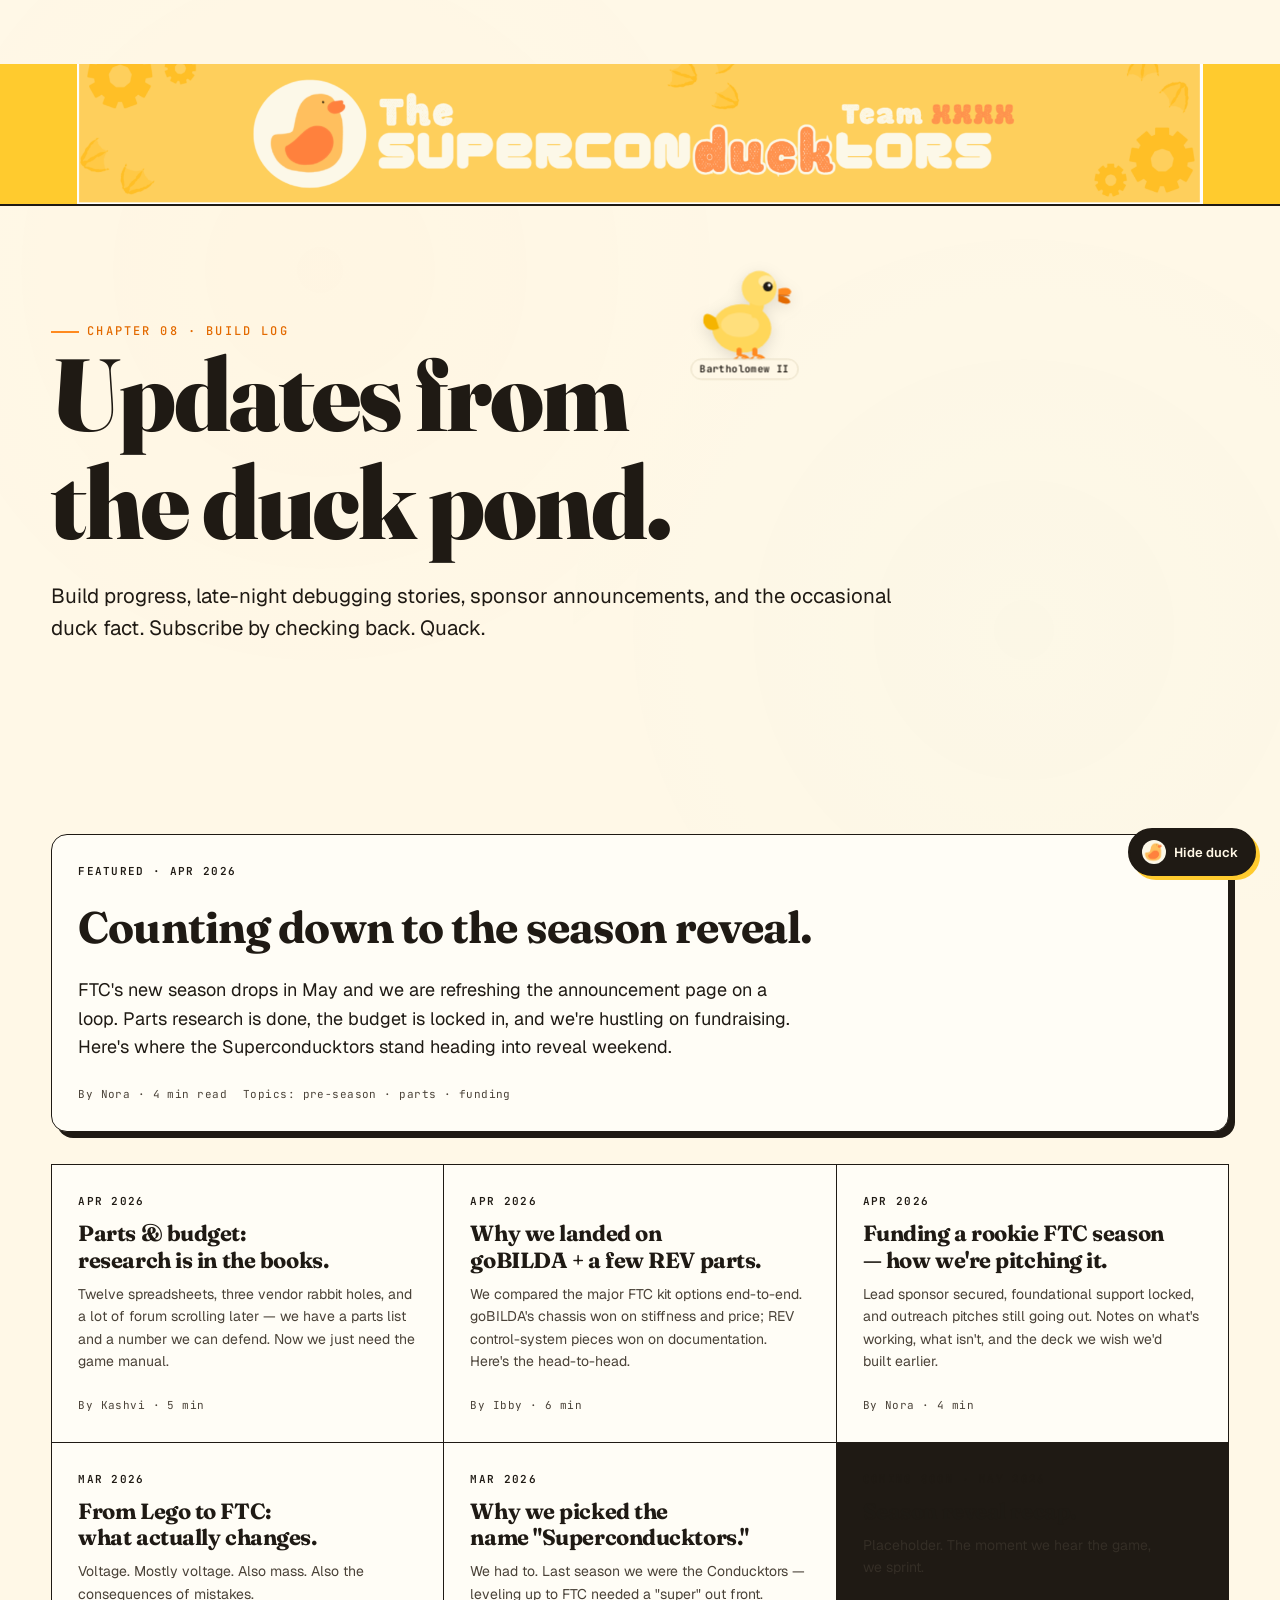
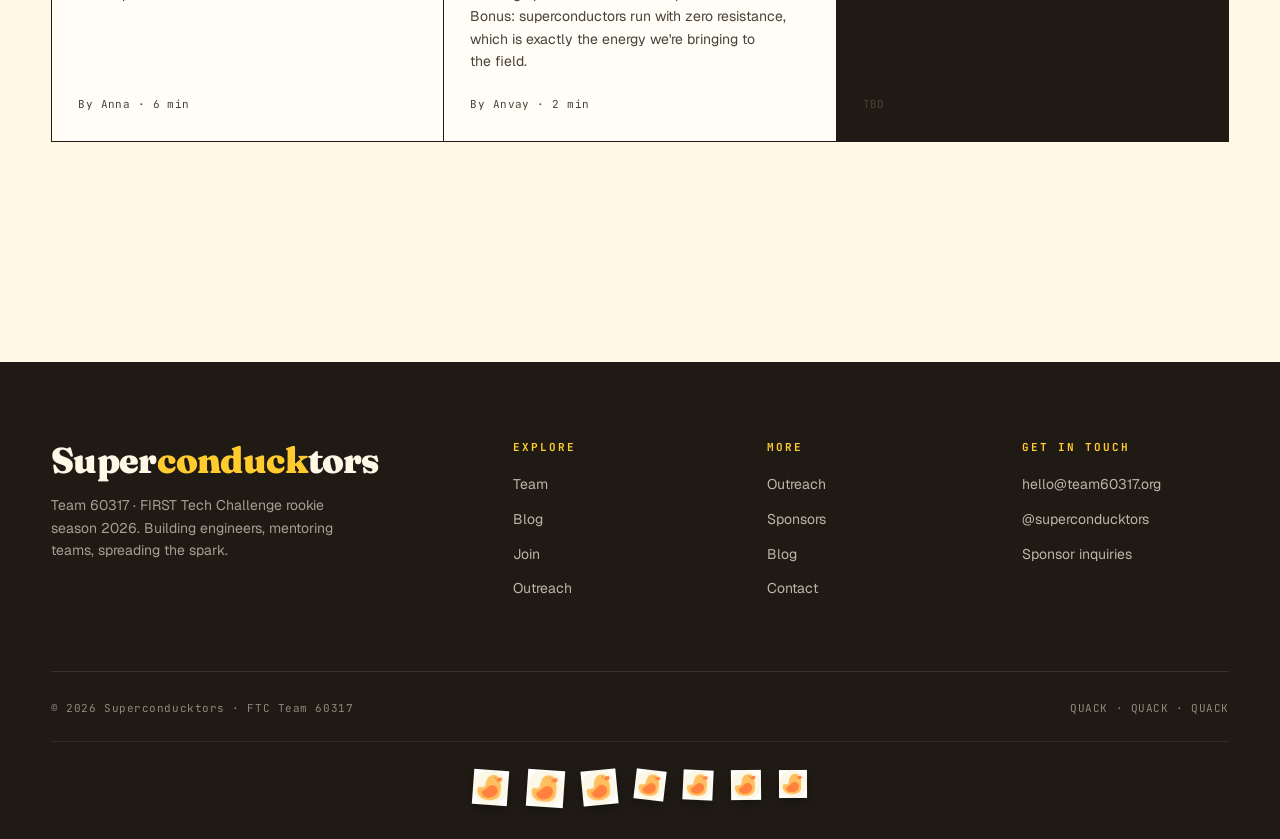
==== blog.html @ e0598b47 "Replace coming-soon page with full Superconducktors site Ships the new multi-page site (home, team, " ====
<!DOCTYPE html>
<html lang="en">
<head>
<meta charset="UTF-8">
<meta name="viewport" content="width=device-width, initial-scale=1">
<title>Blog · Superconducktors · Team 60317</title>
<link rel="stylesheet" href="styles.css">
<link rel="stylesheet" href="duck.css">
<link rel="icon" href="assets/duck-logo.png">
</head>
<body data-page="blog" data-screen-label="09 Blog">

<main>
  <section class="page-hero">
    <div class="container">
      <span class="eyebrow fade-up">Chapter 08 · Build log</span>
      <h1 class="fade-up fade-up--1">Updates from the duck pond.</h1>
      <p class="lead fade-up fade-up--2" style="max-width:62ch;margin-top:24px;">
        Build progress, late-night debugging stories, sponsor announcements, and the
        occasional duck fact. Subscribe by checking back. Quack.
      </p>
    </div>
  </section>

  <section class="section">
    <div class="container">
      <article class="post post--feature">
        <span class="post-tag">Featured · Apr 2026</span>
        <h2><a>Counting down to the season reveal.</a></h2>
        <p class="post-excerpt">
          FTC's new season drops in May and we are refreshing the announcement page on a loop.
          Parts research is done, the budget is locked in, and we're hustling on fundraising.
          Here's where the Superconducktors stand heading into reveal weekend.
        </p>
        <div class="post-meta">
          <span>By Nora · 4 min read</span>
          <span>Topics: pre-season · parts · funding</span>
        </div>
      </article>

      <div class="post-grid">
        <article class="post">
          <span class="post-tag">Apr 2026</span>
          <h3><a>Parts &amp; budget: research is in the books.</a></h3>
          <p class="post-excerpt">Twelve spreadsheets, three vendor rabbit holes, and a lot of forum scrolling later — we have a parts list and a number we can defend. Now we just need the game manual.</p>
          <span class="post-meta">By Kashvi · 5 min</span>
        </article>
        <article class="post">
          <span class="post-tag">Apr 2026</span>
          <h3><a>Why we landed on goBILDA + a few REV parts.</a></h3>
          <p class="post-excerpt">We compared the major FTC kit options end-to-end. goBILDA's chassis won on stiffness and price; REV control-system pieces won on documentation. Here's the head-to-head.</p>
          <span class="post-meta">By Ibby · 6 min</span>
        </article>
        <article class="post">
          <span class="post-tag">Apr 2026</span>
          <h3><a>Funding a rookie FTC season — how we're pitching it.</a></h3>
          <p class="post-excerpt">Lead sponsor secured, foundational support locked, and outreach pitches still going out. Notes on what's working, what isn't, and the deck we wish we'd built earlier.</p>
          <span class="post-meta">By Nora · 4 min</span>
        </article>
        <article class="post">
          <span class="post-tag">Mar 2026</span>
          <h3><a>From Lego to FTC: what actually changes.</a></h3>
          <p class="post-excerpt">Voltage. Mostly voltage. Also mass. Also the consequences of mistakes.</p>
          <span class="post-meta">By Anna · 6 min</span>
        </article>
        <article class="post">
          <span class="post-tag">Mar 2026</span>
          <h3><a>Why we picked the name "Superconducktors."</a></h3>
          <p class="post-excerpt">We had to. Last season we were the Conducktors — leveling up to FTC needed a "super" out front. Bonus: superconductors run with zero resistance, which is exactly the energy we're bringing to the field.</p>
          <span class="post-meta">By Anvay · 2 min</span>
        </article>
        <article class="post post--ghost">
          <span class="post-tag">Coming soon · May 2026</span>
          <h3><a>Season reveal recap.</a></h3>
          <p class="post-excerpt">Placeholder. The moment we hear the game, we sprint.</p>
          <span class="post-meta">TBD</span>
        </article>
      </div>
    </div>
  </section>
</main>

<style>
.page-hero { padding: clamp(60px, 9vw, 110px) 0 clamp(40px, 6vw, 70px); }
.post--feature {
  background: var(--duck);
  border: 1px solid var(--ink);
  border-radius: 16px;
  padding: 48px;
  margin-bottom: 32px;
  box-shadow: 6px 6px 0 var(--ink);
}
@media (max-width: 600px) { .post--feature { padding: 32px 24px; } }
.post--feature h2 { font-size: clamp(28px, 4vw, 44px); margin: 14px 0 16px; }
.post--feature h2 a { cursor: pointer; }
.post--feature .post-excerpt { font-size: clamp(16px, 1.5vw, 18px); color: var(--ink); max-width: 60ch; }

.post-tag {
  font-family: var(--mono); font-size: 11px; font-weight: 600;
  letter-spacing: 0.12em; color: var(--ink); text-transform: uppercase;
}
.post-meta {
  display: flex; gap: 16px; flex-wrap: wrap;
  font-family: var(--mono); font-size: 11px; color: var(--ink-soft);
  margin-top: 14px; letter-spacing: 0.04em;
}
.post-grid { display: grid; grid-template-columns: repeat(3, 1fr); gap: 1px; background: var(--ink); border: 1px solid var(--ink); }
@media (max-width: 880px) { .post-grid { grid-template-columns: repeat(2, 1fr); } }
@media (max-width: 540px) { .post-grid { grid-template-columns: 1fr; } }
.post {
  background: var(--paper);
  padding: 28px 26px;
  display: flex; flex-direction: column; gap: 10px;
  transition: background 0.2s;
  cursor: pointer;
}
.post:hover { background: var(--cream-2); }
.post h3 { font-family: var(--display); font-size: 22px; font-weight: 700; line-height: 1.2; }
.post-excerpt { font-size: 14px; color: var(--ink-soft); line-height: 1.6; flex: 1; }
.post--ghost { background: transparent; }
.post--ghost h3, .post--ghost .post-excerpt { opacity: 0.5; }
</style>

<script src="site.js"></script>
<script src="duck.js"></script>
</body>
</html>
---- styles.css ----
/* ==========================================================
   SUPERCONDUCKTORS — TEAM 60317
   Shared design system
   ========================================================== */

@import url('https://fonts.googleapis.com/css2?family=Fraunces:opsz,wght@9..144,400;9..144,500;9..144,700;9..144,900&family=Geist:wght@300;400;500;600;700&family=JetBrains+Mono:wght@400;500;700&display=swap');

:root {
  /* color */
  --duck:        #FFCB2E;
  --duck-deep:   #F5B400;
  --orange:      #FF8A1F;
  --orange-deep: #E36A00;
  --bolt:        #3BC9E0;          /* "super" accent */
  --bolt-deep:   #1FA3BB;
  --ink:         #1F1A14;
  --ink-soft:    #4A4238;
  --ink-mute:    #8A8175;
  --cream:       #FFF8E7;
  --cream-2:     #FCEFC7;
  --paper:       #FFFDF6;
  --line:        #E6DCC2;
  --line-soft:   #F0E6CD;

  /* type */
  --display: 'Fraunces', 'Times New Roman', serif;
  --body:    'Geist', system-ui, -apple-system, sans-serif;
  --mono:    'JetBrains Mono', ui-monospace, Menlo, monospace;

  /* layout */
  --max:    1280px;
  --gutter: clamp(20px, 4vw, 56px);
  --radius: 14px;
}

body.night {
  --ink:       #F4ECD8;
  --ink-soft:  #C9BFA8;
  --ink-mute:  #8A8175;
  --cream:     #14110C;
  --cream-2:   #1F1A11;
  --paper:     #1A1611;
  --line:      #3A3324;
  --line-soft: #2A2418;
}

* { margin: 0; padding: 0; box-sizing: border-box; }

html { scroll-behavior: smooth; }

body {
  font-family: var(--body);
  background: var(--cream);
  color: var(--ink);
  line-height: 1.55;
  -webkit-font-smoothing: antialiased;
  text-rendering: optimizeLegibility;
  transition: background 0.5s ease, color 0.5s ease;
  overflow-x: hidden;
}

/* paper grain background */
body::before {
  content: '';
  position: fixed; inset: 0;
  pointer-events: none;
  z-index: 0;
  opacity: 0.5;
  background-image:
    radial-gradient(circle at 25% 30%, rgba(255,138,31,0.04), transparent 40%),
    radial-gradient(circle at 80% 70%, rgba(59,201,224,0.03), transparent 40%);
}
body.night::before {
  background-image:
    radial-gradient(circle at 25% 30%, rgba(255,203,46,0.05), transparent 40%),
    radial-gradient(circle at 80% 70%, rgba(59,201,224,0.06), transparent 40%);
}

a { color: inherit; text-decoration: none; }

img { max-width: 100%; display: block; }

/* ===== HEADER / NAV ===== */
.site-banner {
  position: sticky;
  top: 0;
  z-index: 101;
  background: #FFCB2E;
  border-bottom: 2px solid var(--ink);
  display: flex;
  align-items: center;
  justify-content: center;
  overflow: hidden;
}
.site-banner a {
  display: block;
  width: 100%;
  line-height: 0;
  transition: transform 0.4s ease;
}
.site-banner a:hover { transform: scale(1.01); }
.site-banner img {
  display: block;
  width: 100%;
  height: auto;
  max-height: 140px;
  object-fit: contain;
}
@media (max-width: 760px) {
  .site-banner img { max-height: 80px; }
}

.site-header {
  position: sticky;
  top: 140px;
  z-index: 100;
  background: var(--orange);
  border-bottom: 2px solid #1F1A14;
  transition: background 0.5s, border-color 0.5s;
}
.site-header .nav a,
.site-header .icon-btn { color: #1F1A14; }
.site-header .icon-btn { border-color: #1F1A14; background: var(--orange); }
.site-header__inner {
  max-width: var(--max);
  margin: 0 auto;
  padding: 12px var(--gutter);
  display: flex;
  align-items: center;
  justify-content: center;
  gap: 24px;
  position: relative;
}
.site-header__inner .nav { justify-content: center; }
.site-header__inner .header-actions {
  position: absolute;
  right: var(--gutter);
  top: 50%;
  transform: translateY(-50%);
}
.brand {
  display: flex;
  align-items: center;
  gap: 12px;
  font-family: var(--display);
  font-weight: 900;
  font-size: 22px;
  letter-spacing: -0.01em;
  color: var(--ink);
}
.brand-mark {
  width: 44px; height: 44px;
  display: grid; place-items: center;
  background: var(--duck);
  border: 2px solid var(--ink);
  border-radius: 50%;
  overflow: hidden;
  transform: rotate(-6deg);
  transition: transform 0.4s cubic-bezier(.5,1.6,.4,1);
}
.brand-mark img {
  width: 100%;
  height: 100%;
  object-fit: cover;
  display: block;
}
.brand:hover .brand-mark { transform: rotate(8deg) scale(1.05); }
.brand-text { display: flex; flex-direction: column; line-height: 1; }
.brand-num {
  font-family: var(--mono);
  font-weight: 500;
  font-size: 11px;
  color: var(--ink-mute);
  letter-spacing: 0.08em;
  margin-top: 4px;
}

.nav {
  display: flex;
  align-items: center;
  gap: 4px;
  flex-wrap: wrap;
}
.nav a {
  font-family: var(--body);
  font-size: 14px;
  font-weight: 600;
  color: var(--ink);
  padding: 8px 14px;
  border-radius: 8px;
  transition: background 0.18s, color 0.18s;
  position: relative;
}
.nav a:hover { color: var(--ink); background: rgba(255,255,255,0.6); }
.nav a.active { color: var(--ink); background: var(--cream); }
.nav a.active::after {
  content: '';
  position: absolute;
  left: 12px; right: 12px;
  bottom: 2px;
  height: 3px;
  background: var(--duck);
  border-radius: 2px;
}

.header-actions {
  display: flex;
  align-items: center;
  gap: 8px;
}
.icon-btn {
  width: 38px; height: 38px;
  display: grid; place-items: center;
  background: transparent;
  border: 1px solid var(--line);
  border-radius: 50%;
  cursor: pointer;
  font-size: 16px;
  color: var(--ink);
  transition: background 0.2s, transform 0.2s, border-color 0.2s;
}
.icon-btn:hover { background: rgba(255,255,255,0.6); transform: scale(1.05); }

.menu-toggle { display: none; }

@media (max-width: 760px) {
  .site-header { top: 80px; }
}

@media (max-width: 880px) {
  .nav {
    position: absolute;
    top: 100%; left: 0; right: 0;
    flex-direction: column;
    gap: 0;
    background: var(--orange);
    border-bottom: 2px solid var(--ink);
    padding: 12px var(--gutter);
    align-items: stretch;
    display: none;
  }
  .nav.open { display: flex; }
  .nav a { padding: 14px 8px; border-bottom: 1px solid rgba(31,26,20,0.18); }
  .nav a.active::after { display: none; }
  .nav a.active { background: var(--cream); }
  .menu-toggle { display: grid; }
}

/* ===== PAGE LAYOUT ===== */
main {
  position: relative;
  z-index: 1;
}
.container {
  max-width: var(--max);
  margin: 0 auto;
  padding: 0 var(--gutter);
}
.section {
  padding: clamp(60px, 10vw, 120px) 0;
}

/* ===== TYPOGRAPHY ===== */
h1, h2, h3, h4 {
  font-family: var(--display);
  font-weight: 700;
  letter-spacing: -0.02em;
  line-height: 1.05;
  color: var(--ink);
  text-wrap: balance;
}
h1 { font-size: clamp(48px, 8vw, 104px); font-weight: 900; }
h2 { font-size: clamp(34px, 5vw, 60px); }
h3 { font-size: clamp(22px, 2.5vw, 30px); font-weight: 600; }
h4 { font-size: 18px; font-weight: 600; }

p { font-size: 16px; line-height: 1.65; color: var(--ink-soft); text-wrap: pretty; }
p.lead { font-size: clamp(18px, 1.6vw, 22px); color: var(--ink); line-height: 1.55; }

.eyebrow {
  font-family: var(--mono);
  font-size: 12px;
  font-weight: 500;
  letter-spacing: 0.18em;
  text-transform: uppercase;
  color: var(--orange-deep);
  display: inline-flex;
  align-items: center;
  gap: 8px;
}
.eyebrow::before {
  content: '';
  width: 28px; height: 2px;
  background: var(--orange);
}
body.night .eyebrow { color: var(--duck); }
body.night .eyebrow::before { background: var(--duck); }

/* ===== BUTTONS ===== */
.btn {
  display: inline-flex;
  align-items: center;
  gap: 8px;
  font-family: var(--body);
  font-weight: 600;
  font-size: 15px;
  padding: 14px 24px;
  border-radius: 999px;
  border: 2px solid var(--ink);
  background: var(--duck);
  color: var(--ink);
  cursor: pointer;
  transition: transform 0.15s, box-shadow 0.2s, background 0.2s;
  box-shadow: 4px 4px 0 var(--ink);
}
.btn:hover { transform: translate(-2px, -2px); box-shadow: 6px 6px 0 var(--ink); }
.btn:active { transform: translate(2px, 2px); box-shadow: 0 0 0 var(--ink); }
.btn--ghost {
  background: transparent;
  box-shadow: 4px 4px 0 var(--ink);
}
.btn--orange { background: var(--orange); color: white; }
.btn--bolt { background: var(--bolt); color: var(--ink); }
body.night .btn { color: var(--ink); }
body.night .btn--ghost { color: var(--ink); }

/* ===== CARD ===== */
.card {
  background: var(--paper);
  border: 1px solid var(--line);
  border-radius: var(--radius);
  padding: 28px;
  transition: transform 0.2s, box-shadow 0.2s, border-color 0.2s;
}
.card:hover {
  transform: translateY(-3px);
  border-color: var(--ink);
  box-shadow: 6px 6px 0 var(--ink);
}

/* ===== FOOTER ===== */
.site-footer {
  background: var(--ink);
  color: var(--cream);
  padding: 80px var(--gutter) 32px;
  margin-top: 100px;
  position: relative;
  overflow: hidden;
}
body.night .site-footer { background: #0A0805; }
.site-footer__inner {
  max-width: var(--max);
  margin: 0 auto;
}
.footer-grid {
  display: grid;
  grid-template-columns: 2fr 1fr 1fr 1fr;
  gap: 48px;
  margin-bottom: 60px;
}
@media (max-width: 760px) { .footer-grid { grid-template-columns: 1fr 1fr; } }
@media (max-width: 480px) { .footer-grid { grid-template-columns: 1fr; } }

.site-footer h4 {
  color: var(--duck);
  font-family: var(--mono);
  font-size: 11px;
  font-weight: 700;
  letter-spacing: 0.18em;
  text-transform: uppercase;
  margin-bottom: 18px;
}
.site-footer ul { list-style: none; }
.site-footer li { margin-bottom: 10px; }
.site-footer a {
  color: rgba(255,248,231,0.7);
  font-size: 14px;
  transition: color 0.2s;
}
.site-footer a:hover { color: var(--duck); }
.footer-brand {
  font-family: var(--display);
  font-size: 36px;
  font-weight: 900;
  letter-spacing: -0.02em;
  color: var(--cream);
  margin-bottom: 16px;
  line-height: 1;
}
.footer-brand span { color: var(--duck); }
.footer-tagline {
  font-size: 14px;
  color: rgba(255,248,231,0.6);
  max-width: 320px;
  line-height: 1.6;
}
.footer-bottom {
  border-top: 1px solid rgba(255,248,231,0.1);
  padding-top: 28px;
  display: flex;
  justify-content: space-between;
  align-items: center;
  flex-wrap: wrap;
  gap: 16px;
  font-family: var(--mono);
  font-size: 11px;
  color: rgba(255,248,231,0.5);
  letter-spacing: 0.05em;
}

/* ===== UTIL ===== */
.divider {
  height: 1px;
  background: var(--line);
  width: 100%;
}
.flex { display: flex; }
.gap-md { gap: 16px; }
.gap-lg { gap: 28px; }

/* ===== ENTRY ANIM ===== */
@keyframes fadeUp {
  from { opacity: 0; transform: translateY(20px); }
  to { opacity: 1; transform: translateY(0); }
}
.fade-up { animation: fadeUp 0.7s cubic-bezier(.2,.8,.2,1) both; }
.fade-up--1 { animation-delay: 0.05s; }
.fade-up--2 { animation-delay: 0.15s; }
.fade-up--3 { animation-delay: 0.25s; }
.fade-up--4 { animation-delay: 0.35s; }
---- duck.css ----
/* ============================================================
   SUPERCONDUCKTORS — Duck mascot + extras
   ============================================================ */

/* ----- The duck ----- */
.sc-duck {
  position: fixed;
  top: 0; left: 0;
  width: 0; height: 0;
  pointer-events: none;
  z-index: 9000;
  opacity: 0;
  transition: opacity 0.6s ease;
  will-change: transform;
}
.sc-duck.on { opacity: 1; }

.sc-duck > svg {
  position: absolute;
  bottom: 0;
  left: -48px;
  pointer-events: none;
  filter: drop-shadow(0 4px 8px rgba(0,0,0,0.12));
}
.sc-duck-sleep { display: none; }

.sc-duck-name {
  position: absolute;
  bottom: -14px;
  left: 0;
  transform: translateX(-50%);
  font-family: 'JetBrains Mono', monospace;
  font-size: 10px;
  font-weight: 600;
  color: var(--ink);
  background: var(--cream);
  border: 1px solid var(--line);
  border-radius: 999px;
  padding: 2px 8px;
  white-space: nowrap;
  pointer-events: none;
  letter-spacing: 0.04em;
}

body.night .sc-duck-name {
  background: var(--paper);
  color: var(--ink);
  border-color: var(--line);
}

/* ----- Footprints ----- */
.sc-footprint {
  position: fixed;
  width: 8px; height: 10px;
  border-radius: 50% 50% 40% 40%;
  background: var(--orange);
  opacity: 0;
  pointer-events: none;
  z-index: 8500;
  animation: sc-fp 3.4s ease-out forwards;
  box-shadow:
    -3px -2px 0 -2px var(--orange),
    3px -2px 0 -2px var(--orange),
    0 -4px 0 -2px var(--orange);
}
@keyframes sc-fp {
  0%   { opacity: 0.55; transform: scale(0.85); }
  20%  { opacity: 0.55; }
  100% { opacity: 0; transform: scale(0.6); }
}
body.no-footprints .sc-footprint { display: none; }

/* ----- Zzz bubbles ----- */
.sc-zzz {
  position: fixed;
  font-family: 'Fraunces', serif;
  font-style: italic;
  font-weight: 700;
  font-size: 22px;
  color: var(--bolt-deep);
  z-index: 9001;
  pointer-events: none;
  animation: sc-zzz-float 2.4s ease-out forwards;
  text-shadow: 0 2px 8px rgba(59,201,224,0.3);
}
@keyframes sc-zzz-float {
  0%   { opacity: 0; transform: translateY(0) scale(0.6); }
  20%  { opacity: 1; }
  100% { opacity: 0; transform: translateY(-60px) scale(1.3); }
}

/* ----- Toggle pill (bottom-right) ----- */
.sc-duck-toggle {
  position: fixed;
  bottom: 24px;
  right: 24px;
  display: inline-flex;
  align-items: center;
  gap: 8px;
  background: var(--ink);
  color: var(--cream);
  border: 2px solid var(--ink);
  font-family: 'Geist', sans-serif;
  font-weight: 600;
  font-size: 13px;
  padding: 10px 16px 10px 12px;
  border-radius: 999px;
  cursor: pointer;
  z-index: 9500;
  box-shadow: 4px 4px 0 var(--duck);
  transition: transform 0.15s, box-shadow 0.2s;
}
.sc-duck-toggle:hover { transform: translate(-2px, -2px); box-shadow: 6px 6px 0 var(--duck); }
.sc-duck-toggle .sc-toggle-emoji {
  display: inline-grid; place-items: center;
  width: 24px; height: 24px;
  background: var(--duck);
  border-radius: 50%;
  overflow: hidden;
  line-height: 1;
}
.sc-duck-toggle .sc-toggle-emoji img {
  width: 100%; height: 100%; object-fit: cover; display: block;
}
body.night .sc-duck-toggle { background: var(--cream); color: var(--ink); border-color: var(--cream); }

/* ----- Footer ducklings (cute clipart row) ----- */
.sc-duckling-row {
  display: flex;
  flex-wrap: wrap;
  justify-content: center;
  gap: 18px;
  padding: 28px 0 0;
  margin-top: 24px;
  border-top: 1px solid rgba(255,248,231,0.08);
  font-size: 24px;
}
.sc-duckling {
  display: inline-block;
  animation: sc-duck-bob 3s ease-in-out infinite;
  filter: drop-shadow(0 4px 6px rgba(0,0,0,0.3));
}
.sc-duckling img {
  width: 100%; height: 100%; display: block; object-fit: contain;
}
@keyframes sc-duck-bob {
  0%, 100% { transform: translateY(0) rotate(var(--r, 0deg)); }
  50%      { transform: translateY(-6px) rotate(var(--r, 0deg)); }
}

/* ----- Duck cursor ----- */
body.duck-cursor,
body.duck-cursor * {
  cursor: url("data:image/svg+xml;utf8,<svg xmlns='http://www.w3.org/2000/svg' width='32' height='32' viewBox='0 0 32 32'><circle cx='16' cy='16' r='9' fill='%23FFCB2E' stroke='%231F1A14' stroke-width='1.5'/><circle cx='13' cy='14' r='2' fill='%231F1A14'/><path d='M5 16 Q1 14 1 18 Q3 20 8 19 Z' fill='%23FF8A1F'/></svg>") 16 16, auto !important;
}

/* ----- Tweaks panel ----- */
.sc-tweaks {
  position: fixed;
  top: 80px;
  right: 24px;
  width: 280px;
  background: var(--paper);
  border: 1px solid var(--ink);
  border-radius: 14px;
  box-shadow: 6px 6px 0 var(--ink);
  z-index: 99999;
  font-family: 'Geist', sans-serif;
  display: none;
  overflow: hidden;
}
.sc-tweaks.open { display: block; }
.sc-tweaks header {
  display: flex; align-items: center; justify-content: space-between;
  padding: 14px 18px;
  background: var(--duck);
  border-bottom: 1px solid var(--ink);
  font-family: 'Fraunces', serif;
  font-size: 16px;
  color: var(--ink);
}
.sc-tweaks-close {
  background: transparent; border: 0;
  font-size: 22px;
  cursor: pointer;
  width: 28px; height: 28px;
  border-radius: 6px;
  color: var(--ink);
}
.sc-tweaks-close:hover { background: rgba(0,0,0,0.1); }
.sc-tweaks-body { padding: 16px 18px; display: flex; flex-direction: column; gap: 12px; }
.sc-tw-row {
  display: flex; justify-content: space-between; align-items: center;
  font-size: 13px; color: var(--ink); gap: 12px;
}
.sc-tw-row input[type="color"] {
  width: 44px; height: 28px;
  border: 1px solid var(--line); border-radius: 6px;
  cursor: pointer; padding: 0; background: transparent;
}
.sc-tw-row select {
  font-family: 'Geist', sans-serif;
  font-size: 13px;
  padding: 6px 10px;
  border: 1px solid var(--line);
  border-radius: 6px;
  background: var(--cream);
  color: var(--ink);
  cursor: pointer;
}
.sc-tw-toggle input { width: 18px; height: 18px; cursor: pointer; }
.sc-tw-reset {
  font-family: 'Geist', sans-serif;
  background: var(--ink);
  color: var(--cream);
  border: 0;
  font-size: 12px;
  font-weight: 600;
  padding: 8px 14px;
  border-radius: 999px;
  cursor: pointer;
  margin-top: 4px;
  align-self: flex-start;
}
.sc-tw-hint {
  font-family: 'JetBrains Mono', monospace;
  font-size: 10px;
  color: var(--ink-mute);
  margin-top: 4px;
}
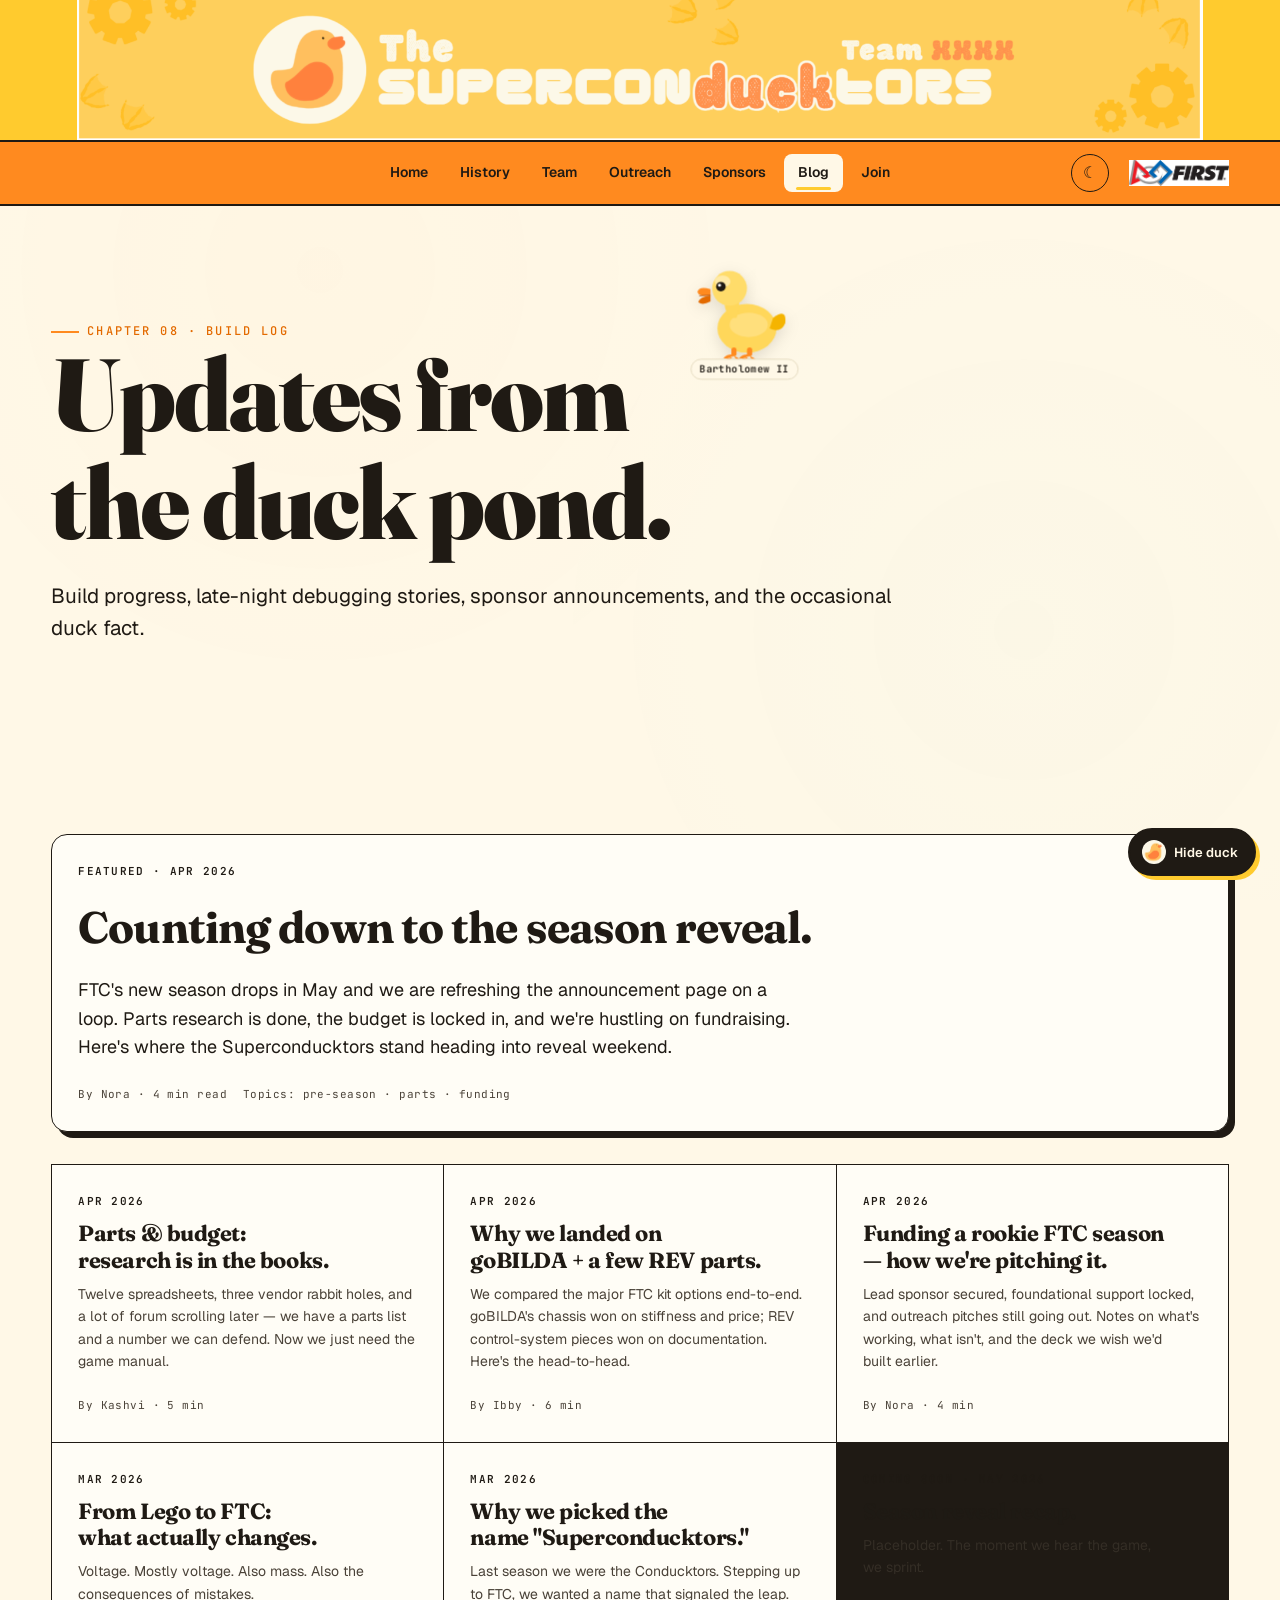
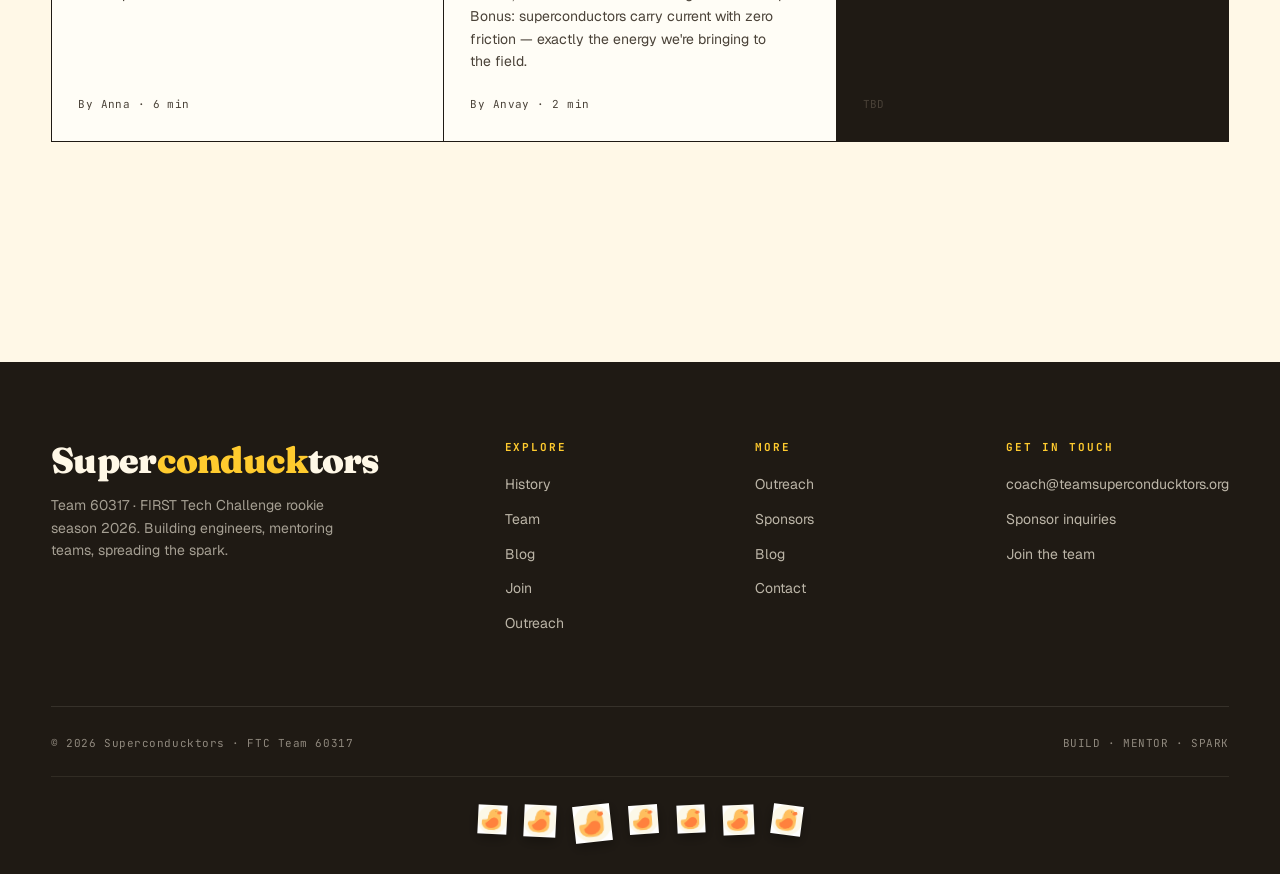
==== commit f29fd3a7: "Content review pass + photo updates + sticky header fix - Sponsors: reframe hero, soften Spyder line" ====
--- a/blog.html
+++ b/blog.html
@@ -17,7 +17,7 @@
       <h1 class="fade-up fade-up--1">Updates from the duck pond.</h1>
       <p class="lead fade-up fade-up--2" style="max-width:62ch;margin-top:24px;">
         Build progress, late-night debugging stories, sponsor announcements, and the
-        occasional duck fact. Subscribe by checking back. Quack.
+        occasional duck fact.
       </p>
     </div>
   </section>
@@ -66,7 +66,7 @@
         <article class="post">
           <span class="post-tag">Mar 2026</span>
           <h3><a>Why we picked the name "Superconducktors."</a></h3>
-          <p class="post-excerpt">We had to. Last season we were the Conducktors — leveling up to FTC needed a "super" out front. Bonus: superconductors run with zero resistance, which is exactly the energy we're bringing to the field.</p>
+          <p class="post-excerpt">Last season we were the Conducktors. Stepping up to FTC, we wanted a name that signaled the leap. Bonus: superconductors carry current with zero friction — exactly the energy we're bringing to the field.</p>
           <span class="post-meta">By Anvay · 2 min</span>
         </article>
         <article class="post post--ghost">
--- a/styles.css
+++ b/styles.css
@@ -132,9 +132,26 @@
   position: relative;
 }
 .site-header__inner .nav { justify-content: center; }
+.site-header__inner .first-logo-link {
+  position: absolute;
+  right: var(--gutter);
+  top: 50%;
+  transform: translateY(-50%);
+  display: flex;
+  align-items: center;
+  width: 100px;
+  height: 40px;
+}
+.site-header .first-logo {
+  display: block;
+  width: 100%;
+  height: 100%;
+  max-height: 40px;
+  object-fit: contain;
+}
 .site-header__inner .header-actions {
   position: absolute;
-  right: var(--gutter);
+  right: calc(var(--gutter) + 120px);
   top: 50%;
   transform: translateY(-50%);
 }
@@ -418,6 +435,43 @@
 .gap-md { gap: 16px; }
 .gap-lg { gap: 28px; }
 
+/* ===== PHOTO PROTECTION =====
+   Aspect-locked, drag-locked, zoom-deterred, watermarked.
+   Override per-use ratio via inline style="--ratio: 4/3". */
+.photo-locked {
+  position: relative;
+  overflow: hidden;
+  aspect-ratio: var(--ratio, 16 / 9);
+  user-select: none;
+  -webkit-user-select: none;
+  -webkit-touch-callout: none;
+  touch-action: pan-x pan-y;
+}
+.photo-locked img {
+  width: 100%;
+  height: 100%;
+  object-fit: cover;
+  display: block;
+  pointer-events: none;
+  -webkit-user-drag: none;
+  user-select: none;
+  -webkit-user-select: none;
+}
+.photo-locked::after {
+  content: '© 60317';
+  position: absolute;
+  right: 10px;
+  bottom: 8px;
+  font-family: var(--mono);
+  font-size: 10px;
+  font-weight: 600;
+  letter-spacing: 0.1em;
+  color: rgba(255,255,255,0.85);
+  text-shadow: 0 1px 2px rgba(0,0,0,0.6);
+  pointer-events: none;
+  z-index: 2;
+}
+
 /* ===== ENTRY ANIM ===== */
 @keyframes fadeUp {
   from { opacity: 0; transform: translateY(20px); }
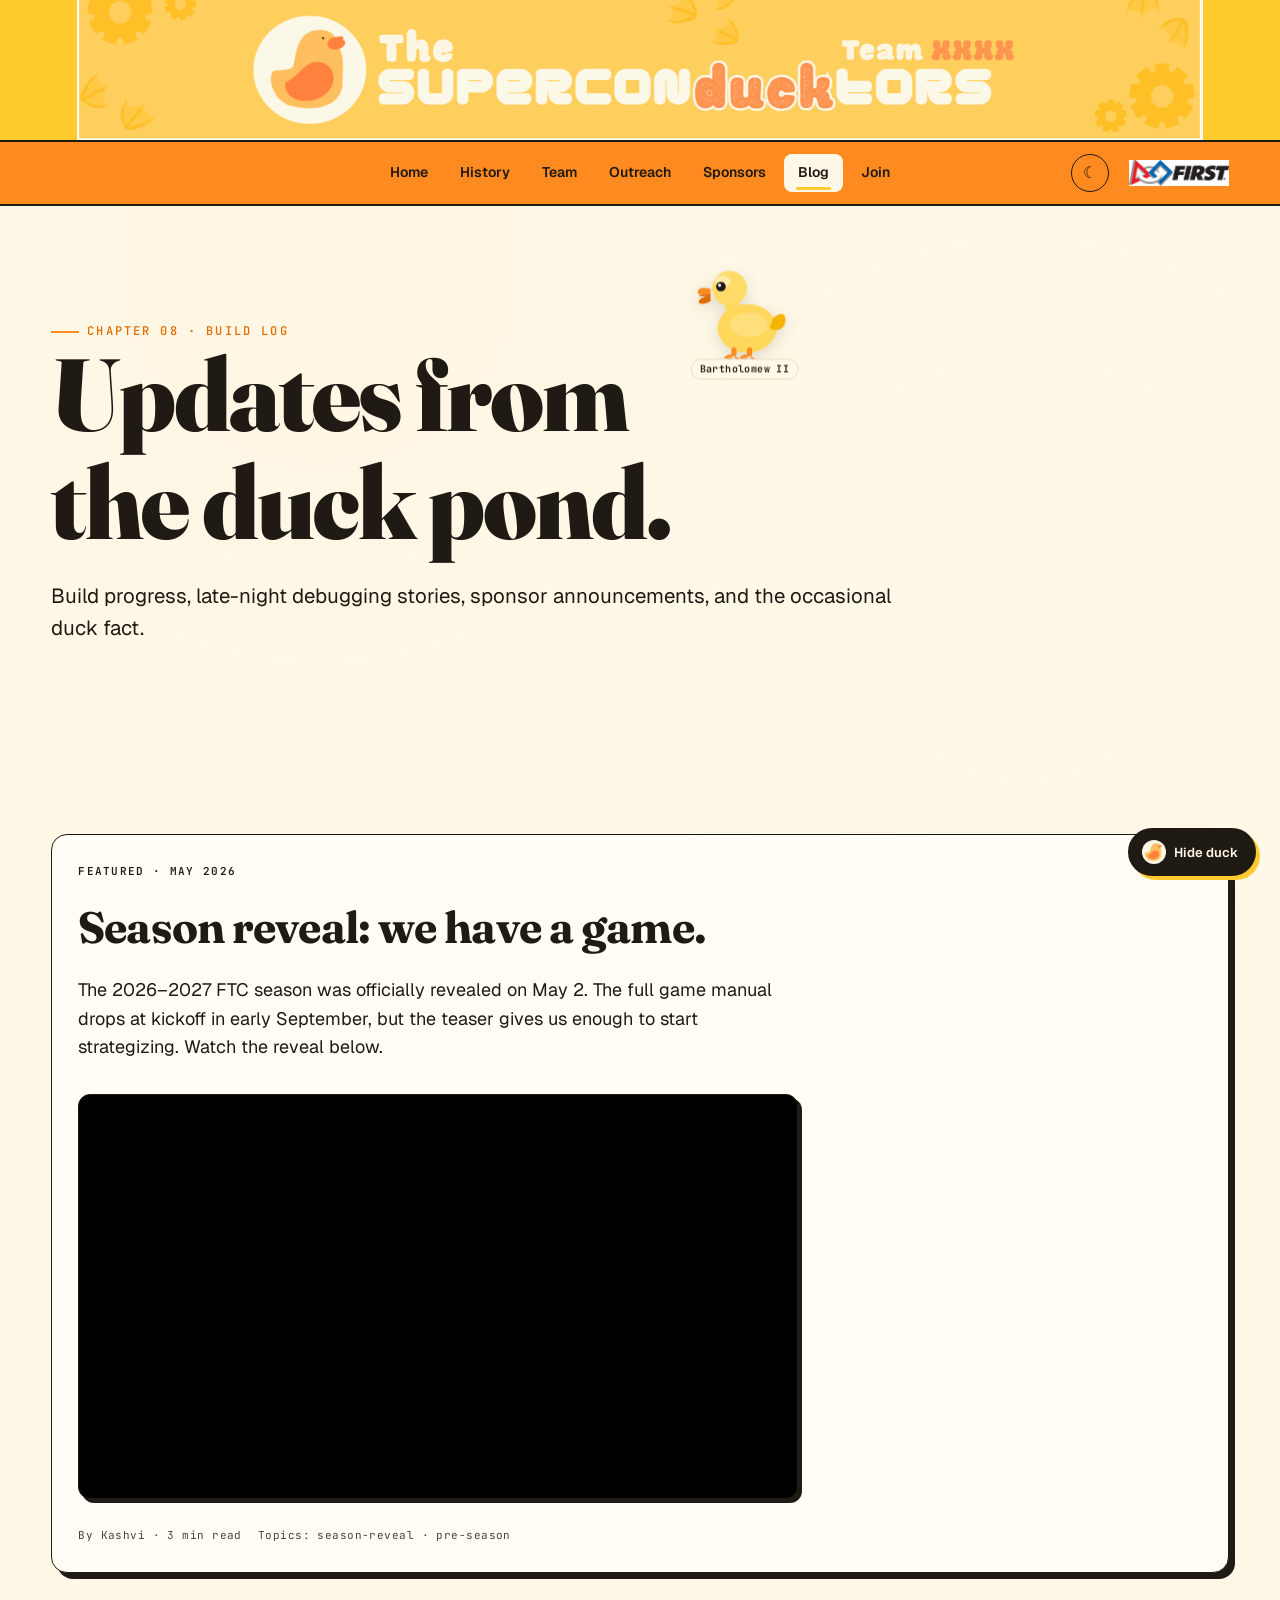
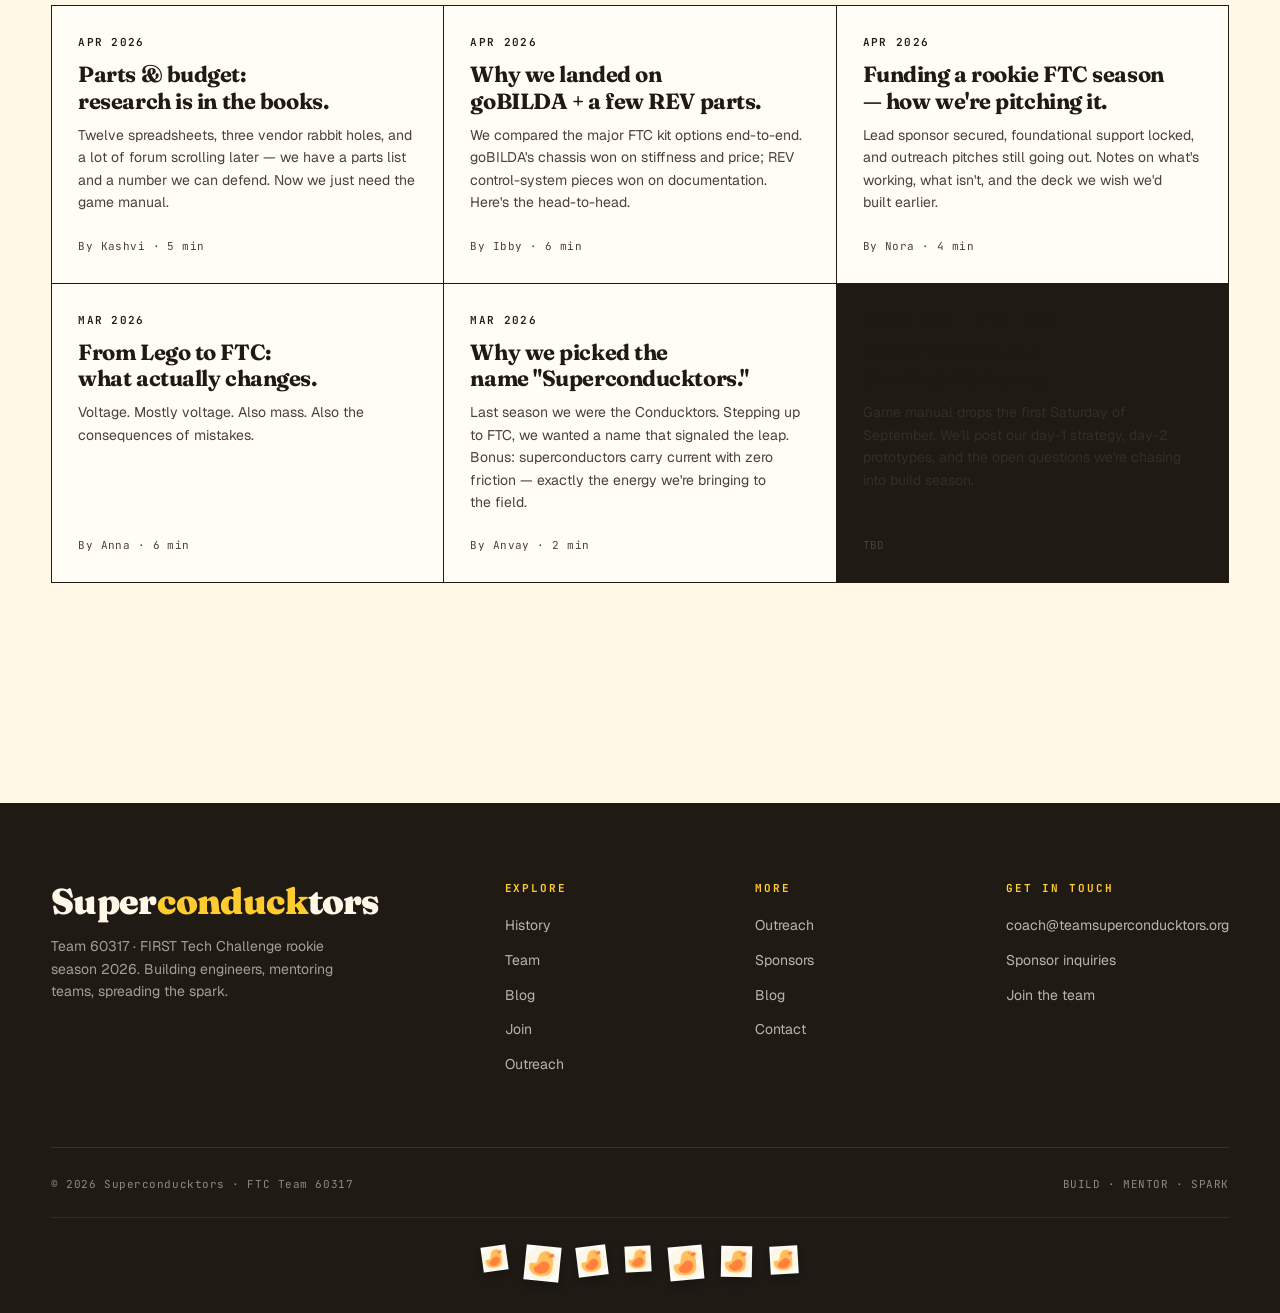
==== commit 5c038a05: "Blog: post-reveal recap with embedded YouTube video - Replace featured post with "Season reveal: we " ====
--- a/blog.html
+++ b/blog.html
@@ -25,16 +25,22 @@
   <section class="section">
     <div class="container">
       <article class="post post--feature">
-        <span class="post-tag">Featured · Apr 2026</span>
-        <h2><a>Counting down to the season reveal.</a></h2>
+        <span class="post-tag">Featured · May 2026</span>
+        <h2><a>Season reveal: we have a game.</a></h2>
         <p class="post-excerpt">
-          FTC's new season drops in May and we are refreshing the announcement page on a loop.
-          Parts research is done, the budget is locked in, and we're hustling on fundraising.
-          Here's where the Superconducktors stand heading into reveal weekend.
+          The 2026–2027 FTC season was officially revealed on May 2. The full game manual drops at
+          kickoff in early September, but the teaser gives us enough to start strategizing. Watch
+          the reveal below.
         </p>
+        <div class="video-embed">
+          <iframe src="https://www.youtube.com/embed/ncbwmR5eJRc"
+            title="2026–2027 FTC Season Reveal"
+            allow="accelerometer; autoplay; clipboard-write; encrypted-media; gyroscope; picture-in-picture; web-share"
+            allowfullscreen></iframe>
+        </div>
         <div class="post-meta">
-          <span>By Nora · 4 min read</span>
-          <span>Topics: pre-season · parts · funding</span>
+          <span>By Kashvi · 3 min read</span>
+          <span>Topics: season-reveal · pre-season</span>
         </div>
       </article>
 
@@ -70,9 +76,9 @@
           <span class="post-meta">By Anvay · 2 min</span>
         </article>
         <article class="post post--ghost">
-          <span class="post-tag">Coming soon · May 2026</span>
-          <h3><a>Season reveal recap.</a></h3>
-          <p class="post-excerpt">Placeholder. The moment we hear the game, we sprint.</p>
+          <span class="post-tag">Coming soon · Sept 2026</span>
+          <h3><a>Build kickoff and the first 48 hours.</a></h3>
+          <p class="post-excerpt">Game manual drops the first Saturday of September. We'll post our day-1 strategy, day-2 prototypes, and the open questions we're chasing into build season.</p>
           <span class="post-meta">TBD</span>
         </article>
       </div>
@@ -94,6 +100,26 @@
 .post--feature h2 { font-size: clamp(28px, 4vw, 44px); margin: 14px 0 16px; }
 .post--feature h2 a { cursor: pointer; }
 .post--feature .post-excerpt { font-size: clamp(16px, 1.5vw, 18px); color: var(--ink); max-width: 60ch; }
+
+.video-embed {
+  position: relative;
+  width: 100%;
+  max-width: 720px;
+  aspect-ratio: 16 / 9;
+  margin: 22px 0 4px;
+  border: 1px solid var(--ink);
+  border-radius: 12px;
+  overflow: hidden;
+  box-shadow: 4px 4px 0 var(--ink);
+  background: #000;
+}
+.video-embed iframe {
+  position: absolute;
+  inset: 0;
+  width: 100%;
+  height: 100%;
+  border: 0;
+}
 
 .post-tag {
   font-family: var(--mono); font-size: 11px; font-weight: 600;
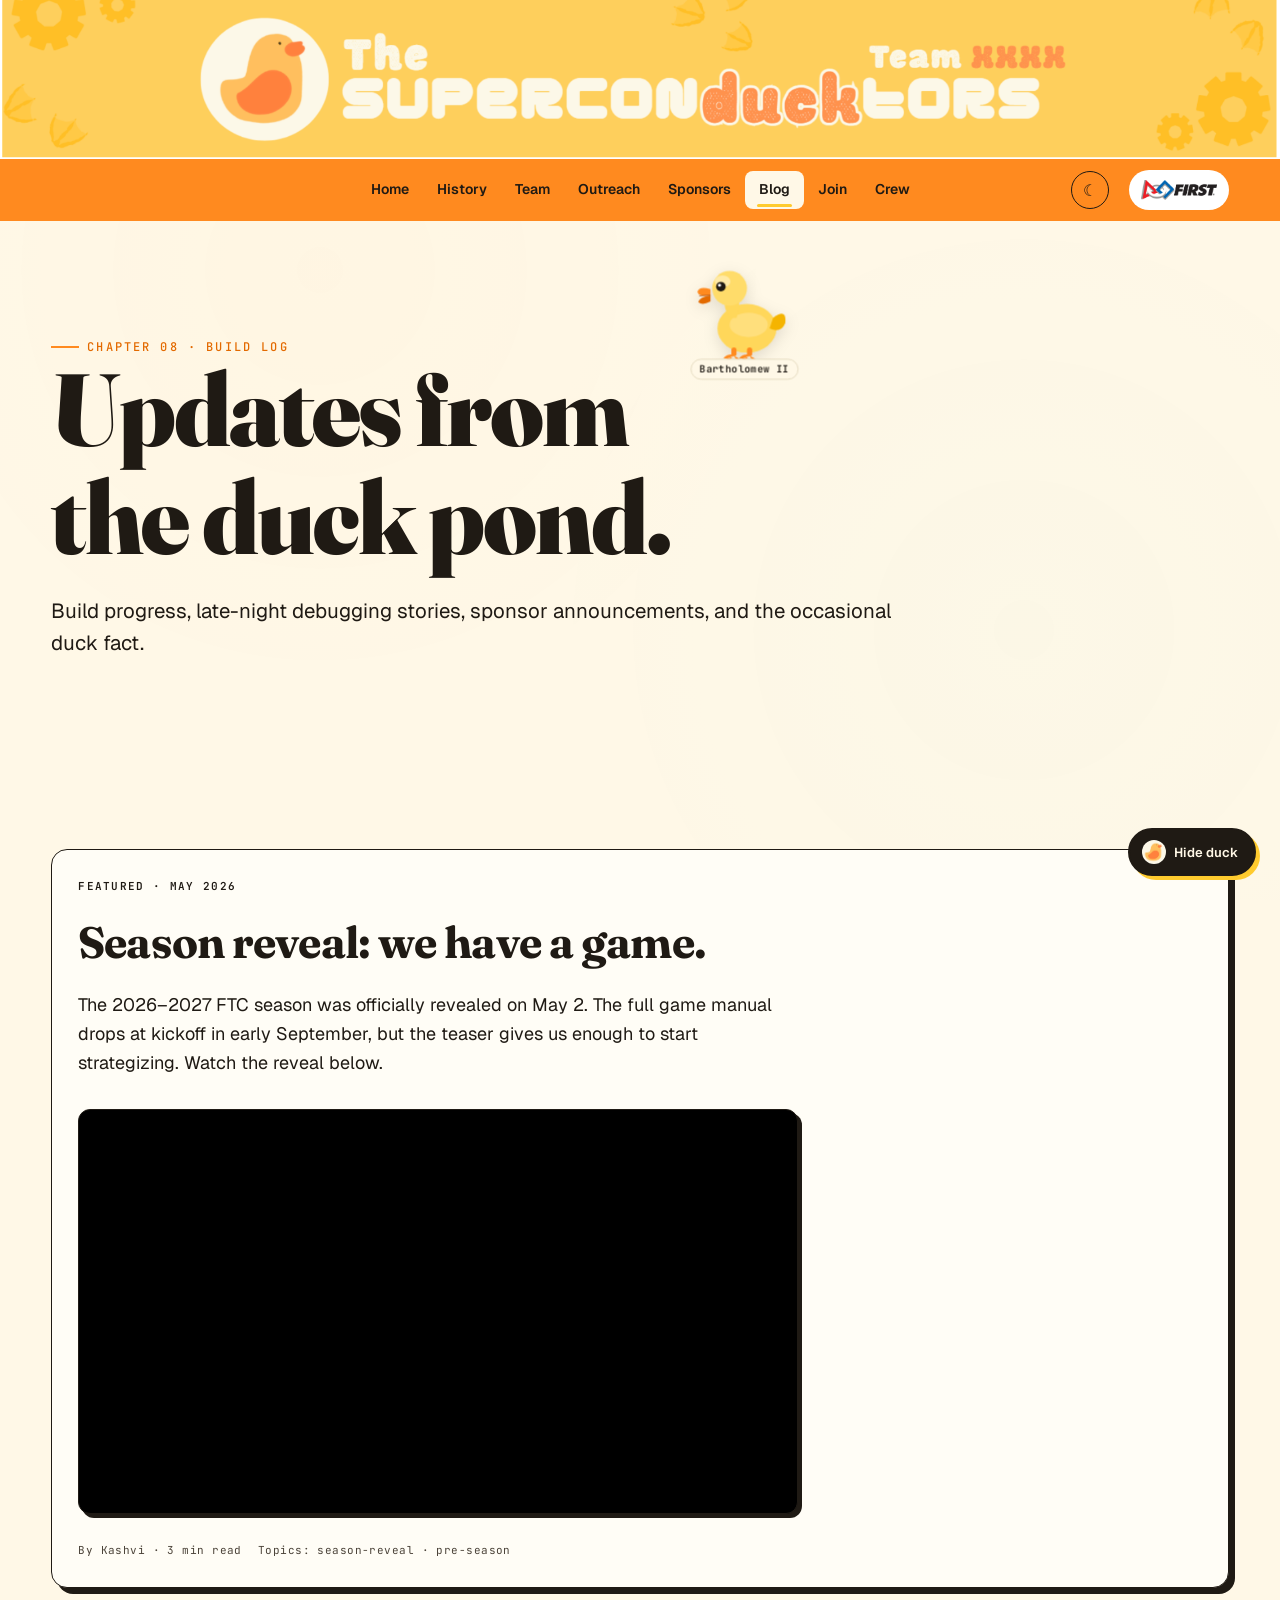
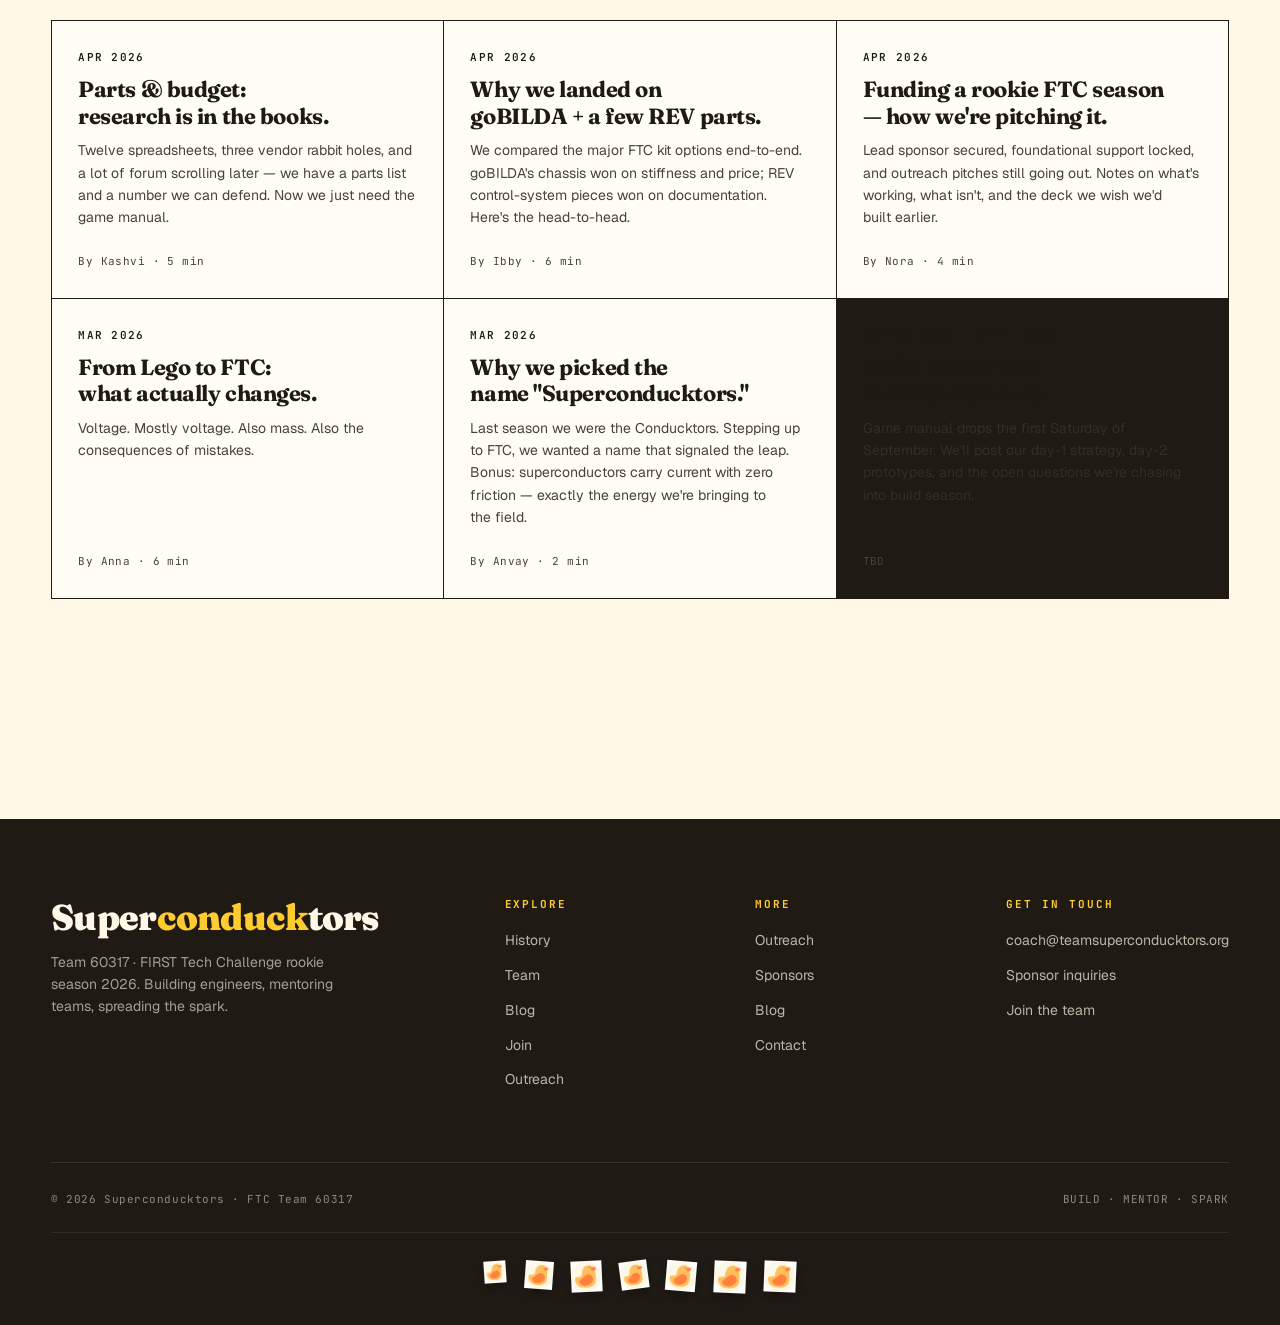
==== commit e15c31e0: "Add DynaPuff font to all pages and update application form link" ====
--- a/blog.html
+++ b/blog.html
@@ -4,6 +4,9 @@
 <meta charset="UTF-8">
 <meta name="viewport" content="width=device-width, initial-scale=1">
 <title>Blog · Superconducktors · Team 60317</title>
+<link rel="preconnect" href="https://fonts.googleapis.com">
+<link rel="preconnect" href="https://fonts.gstatic.com" crossorigin>
+<link href="https://fonts.googleapis.com/css2?family=DynaPuff:wght@400..700&display=swap" rel="stylesheet">
 <link rel="stylesheet" href="styles.css">
 <link rel="stylesheet" href="duck.css">
 <link rel="icon" href="assets/duck-logo.png">
--- a/styles.css
+++ b/styles.css
@@ -7,46 +7,53 @@
 
 :root {
   /* color */
-  --duck:        #FFCB2E;
-  --duck-deep:   #F5B400;
-  --orange:      #FF8A1F;
+  --duck: #FFCB2E;
+  --duck-deep: #F5B400;
+  --orange: #FF8A1F;
   --orange-deep: #E36A00;
-  --bolt:        #3BC9E0;          /* "super" accent */
-  --bolt-deep:   #1FA3BB;
-  --ink:         #1F1A14;
-  --ink-soft:    #4A4238;
-  --ink-mute:    #8A8175;
-  --cream:       #FFF8E7;
-  --cream-2:     #FCEFC7;
-  --paper:       #FFFDF6;
-  --line:        #E6DCC2;
-  --line-soft:   #F0E6CD;
+  --bolt: #3BC9E0;
+  /* "super" accent */
+  --bolt-deep: #1FA3BB;
+  --ink: #1F1A14;
+  --ink-soft: #4A4238;
+  --ink-mute: #8A8175;
+  --cream: #FFF8E7;
+  --cream-2: #FCEFC7;
+  --paper: #FFFDF6;
+  --line: #E6DCC2;
+  --line-soft: #F0E6CD;
 
   /* type */
   --display: 'Fraunces', 'Times New Roman', serif;
-  --body:    'Geist', system-ui, -apple-system, sans-serif;
-  --mono:    'JetBrains Mono', ui-monospace, Menlo, monospace;
+  --body: 'Geist', system-ui, -apple-system, sans-serif;
+  --mono: 'JetBrains Mono', ui-monospace, Menlo, monospace;
 
   /* layout */
-  --max:    1280px;
+  --max: 1280px;
   --gutter: clamp(20px, 4vw, 56px);
   --radius: 14px;
 }
 
 body.night {
-  --ink:       #F4ECD8;
-  --ink-soft:  #C9BFA8;
-  --ink-mute:  #8A8175;
-  --cream:     #14110C;
-  --cream-2:   #1F1A11;
-  --paper:     #1A1611;
-  --line:      #3A3324;
+  --ink: #F4ECD8;
+  --ink-soft: #C9BFA8;
+  --ink-mute: #8A8175;
+  --cream: #14110C;
+  --cream-2: #1F1A11;
+  --paper: #1A1611;
+  --line: #3A3324;
   --line-soft: #2A2418;
 }
 
-* { margin: 0; padding: 0; box-sizing: border-box; }
-
-html { scroll-behavior: smooth; }
+* {
+  margin: 0;
+  padding: 0;
+  box-sizing: border-box;
+}
+
+html {
+  scroll-behavior: smooth;
+}
 
 body {
   font-family: var(--body);
@@ -62,65 +69,78 @@
 /* paper grain background */
 body::before {
   content: '';
-  position: fixed; inset: 0;
+  position: fixed;
+  inset: 0;
   pointer-events: none;
   z-index: 0;
   opacity: 0.5;
   background-image:
-    radial-gradient(circle at 25% 30%, rgba(255,138,31,0.04), transparent 40%),
-    radial-gradient(circle at 80% 70%, rgba(59,201,224,0.03), transparent 40%);
-}
+    radial-gradient(circle at 25% 30%, rgba(255, 138, 31, 0.04), transparent 40%),
+    radial-gradient(circle at 80% 70%, rgba(59, 201, 224, 0.03), transparent 40%);
+}
+
 body.night::before {
   background-image:
-    radial-gradient(circle at 25% 30%, rgba(255,203,46,0.05), transparent 40%),
-    radial-gradient(circle at 80% 70%, rgba(59,201,224,0.06), transparent 40%);
-}
-
-a { color: inherit; text-decoration: none; }
-
-img { max-width: 100%; display: block; }
+    radial-gradient(circle at 25% 30%, rgba(255, 203, 46, 0.05), transparent 40%),
+    radial-gradient(circle at 80% 70%, rgba(59, 201, 224, 0.06), transparent 40%);
+}
+
+a {
+  color: inherit;
+  text-decoration: none;
+}
+
+img {
+  max-width: 100%;
+  display: block;
+}
 
 /* ===== HEADER / NAV ===== */
 .site-banner {
-  position: sticky;
-  top: 0;
+  position: relative;
   z-index: 101;
-  background: #FFCB2E;
-  border-bottom: 2px solid var(--ink);
+  width: 100%;
   display: flex;
   align-items: center;
   justify-content: center;
   overflow: hidden;
 }
+
 .site-banner a {
   display: block;
   width: 100%;
   line-height: 0;
   transition: transform 0.4s ease;
 }
-.site-banner a:hover { transform: scale(1.01); }
+
+.site-banner a:hover {
+  transform: scale(1.01);
+}
+
 .site-banner img {
   display: block;
   width: 100%;
   height: auto;
-  max-height: 140px;
-  object-fit: contain;
-}
-@media (max-width: 760px) {
-  .site-banner img { max-height: 80px; }
 }
 
 .site-header {
   position: sticky;
-  top: 140px;
+  top: 0;
   z-index: 100;
   background: var(--orange);
-  border-bottom: 2px solid #1F1A14;
   transition: background 0.5s, border-color 0.5s;
 }
+
 .site-header .nav a,
-.site-header .icon-btn { color: #1F1A14; }
-.site-header .icon-btn { border-color: #1F1A14; background: var(--orange); }
+.site-header .icon-btn {
+  color: #1F1A14;
+}
+
+.site-header .icon-btn {
+  border-color: #1F1A14;
+  background: var(--orange);
+}
+
 .site-header__inner {
   max-width: var(--max);
   margin: 0 auto;
@@ -128,12 +148,16 @@
   display: flex;
   align-items: center;
   justify-content: center;
-  gap: 24px;
   position: relative;
 }
-.site-header__inner .nav { justify-content: center; }
+
+.site-header__inner .nav {
+  justify-content: center;
+}
+
 .site-header__inner .first-logo-link {
   position: absolute;
+  padding: 10px;
   right: var(--gutter);
   top: 50%;
   transform: translateY(-50%);
@@ -141,7 +165,14 @@
   align-items: center;
   width: 100px;
   height: 40px;
-}
+  border-radius: 20px;
+  background-color: white;
+}
+
+.site-header__inner .first-logo-link:hover {
+  transform: translateY(-50%) scale(1.02);
+}
+
 .site-header .first-logo {
   display: block;
   width: 100%;
@@ -149,12 +180,14 @@
   max-height: 40px;
   object-fit: contain;
 }
+
 .site-header__inner .header-actions {
   position: absolute;
   right: calc(var(--gutter) + 120px);
   top: 50%;
   transform: translateY(-50%);
 }
+
 .brand {
   display: flex;
   align-items: center;
@@ -165,24 +198,37 @@
   letter-spacing: -0.01em;
   color: var(--ink);
 }
+
 .brand-mark {
-  width: 44px; height: 44px;
-  display: grid; place-items: center;
+  width: 44px;
+  height: 44px;
+  display: grid;
+  place-items: center;
   background: var(--duck);
   border: 2px solid var(--ink);
   border-radius: 50%;
   overflow: hidden;
   transform: rotate(-6deg);
-  transition: transform 0.4s cubic-bezier(.5,1.6,.4,1);
-}
+  transition: transform 0.4s cubic-bezier(.5, 1.6, .4, 1);
+}
+
 .brand-mark img {
   width: 100%;
   height: 100%;
   object-fit: cover;
   display: block;
 }
-.brand:hover .brand-mark { transform: rotate(8deg) scale(1.05); }
-.brand-text { display: flex; flex-direction: column; line-height: 1; }
+
+.brand:hover .brand-mark {
+  transform: rotate(8deg) scale(1.05);
+}
+
+.brand-text {
+  display: flex;
+  flex-direction: column;
+  line-height: 1;
+}
+
 .brand-num {
   font-family: var(--mono);
   font-weight: 500;
@@ -195,9 +241,9 @@
 .nav {
   display: flex;
   align-items: center;
-  gap: 4px;
   flex-wrap: wrap;
 }
+
 .nav a {
   font-family: var(--body);
   font-size: 14px;
@@ -208,12 +254,22 @@
   transition: background 0.18s, color 0.18s;
   position: relative;
 }
-.nav a:hover { color: var(--ink); background: rgba(255,255,255,0.6); }
-.nav a.active { color: var(--ink); background: var(--cream); }
+
+.nav a:hover {
+  color: var(--ink);
+  background: rgba(255, 255, 255, 0.6);
+}
+
+.nav a.active {
+  color: var(--ink);
+  background: var(--cream);
+}
+
 .nav a.active::after {
   content: '';
   position: absolute;
-  left: 12px; right: 12px;
+  left: 12px;
+  right: 12px;
   bottom: 2px;
   height: 3px;
   background: var(--duck);
@@ -225,9 +281,12 @@
   align-items: center;
   gap: 8px;
 }
+
 .icon-btn {
-  width: 38px; height: 38px;
-  display: grid; place-items: center;
+  width: 38px;
+  height: 38px;
+  display: grid;
+  place-items: center;
   background: transparent;
   border: 1px solid var(--line);
   border-radius: 50%;
@@ -236,31 +295,56 @@
   color: var(--ink);
   transition: background 0.2s, transform 0.2s, border-color 0.2s;
 }
-.icon-btn:hover { background: rgba(255,255,255,0.6); transform: scale(1.05); }
-
-.menu-toggle { display: none; }
+
+.icon-btn:hover {
+  background: rgba(255, 255, 255, 0.6);
+  transform: scale(1.05);
+}
+
+.menu-toggle {
+  display: none;
+}
 
 @media (max-width: 760px) {
-  .site-header { top: 80px; }
+  .site-header {
+    top: 80px;
+  }
 }
 
 @media (max-width: 880px) {
   .nav {
     position: absolute;
-    top: 100%; left: 0; right: 0;
+    top: 100%;
+    left: 0;
+    right: 0;
     flex-direction: column;
     gap: 0;
     background: var(--orange);
-    border-bottom: 2px solid var(--ink);
     padding: 12px var(--gutter);
     align-items: stretch;
     display: none;
   }
-  .nav.open { display: flex; }
-  .nav a { padding: 14px 8px; border-bottom: 1px solid rgba(31,26,20,0.18); }
-  .nav a.active::after { display: none; }
-  .nav a.active { background: var(--cream); }
-  .menu-toggle { display: grid; }
+
+  .nav.open {
+    display: flex;
+  }
+
+  .nav a {
+    padding: 14px 8px;
+    border-bottom: 1px solid rgba(31, 26, 20, 0.18);
+  }
+
+  .nav a.active::after {
+    display: none;
+  }
+
+  .nav a.active {
+    background: var(--cream);
+  }
+
+  .menu-toggle {
+    display: grid;
+  }
 }
 
 /* ===== PAGE LAYOUT ===== */
@@ -268,17 +352,22 @@
   position: relative;
   z-index: 1;
 }
+
 .container {
   max-width: var(--max);
   margin: 0 auto;
   padding: 0 var(--gutter);
 }
+
 .section {
   padding: clamp(60px, 10vw, 120px) 0;
 }
 
 /* ===== TYPOGRAPHY ===== */
-h1, h2, h3, h4 {
+h1,
+h2,
+h3,
+h4 {
   font-family: var(--display);
   font-weight: 700;
   letter-spacing: -0.02em;
@@ -286,13 +375,38 @@
   color: var(--ink);
   text-wrap: balance;
 }
-h1 { font-size: clamp(48px, 8vw, 104px); font-weight: 900; }
-h2 { font-size: clamp(34px, 5vw, 60px); }
-h3 { font-size: clamp(22px, 2.5vw, 30px); font-weight: 600; }
-h4 { font-size: 18px; font-weight: 600; }
-
-p { font-size: 16px; line-height: 1.65; color: var(--ink-soft); text-wrap: pretty; }
-p.lead { font-size: clamp(18px, 1.6vw, 22px); color: var(--ink); line-height: 1.55; }
+
+h1 {
+  font-size: clamp(48px, 8vw, 104px);
+  font-weight: 900;
+}
+
+h2 {
+  font-size: clamp(34px, 5vw, 60px);
+}
+
+h3 {
+  font-size: clamp(22px, 2.5vw, 30px);
+  font-weight: 600;
+}
+
+h4 {
+  font-size: 18px;
+  font-weight: 600;
+}
+
+p {
+  font-size: 16px;
+  line-height: 1.65;
+  color: var(--ink-soft);
+  text-wrap: pretty;
+}
+
+p.lead {
+  font-size: clamp(18px, 1.6vw, 22px);
+  color: var(--ink);
+  line-height: 1.55;
+}
 
 .eyebrow {
   font-family: var(--mono);
@@ -305,13 +419,21 @@
   align-items: center;
   gap: 8px;
 }
+
 .eyebrow::before {
   content: '';
-  width: 28px; height: 2px;
+  width: 28px;
+  height: 2px;
   background: var(--orange);
 }
-body.night .eyebrow { color: var(--duck); }
-body.night .eyebrow::before { background: var(--duck); }
+
+body.night .eyebrow {
+  color: var(--duck);
+}
+
+body.night .eyebrow::before {
+  background: var(--duck);
+}
 
 /* ===== BUTTONS ===== */
 .btn {
@@ -330,16 +452,39 @@
   transition: transform 0.15s, box-shadow 0.2s, background 0.2s;
   box-shadow: 4px 4px 0 var(--ink);
 }
-.btn:hover { transform: translate(-2px, -2px); box-shadow: 6px 6px 0 var(--ink); }
-.btn:active { transform: translate(2px, 2px); box-shadow: 0 0 0 var(--ink); }
+
+.btn:hover {
+  transform: translate(-2px, -2px);
+  box-shadow: 6px 6px 0 var(--ink);
+}
+
+.btn:active {
+  transform: translate(2px, 2px);
+  box-shadow: 0 0 0 var(--ink);
+}
+
 .btn--ghost {
   background: transparent;
   box-shadow: 4px 4px 0 var(--ink);
 }
-.btn--orange { background: var(--orange); color: white; }
-.btn--bolt { background: var(--bolt); color: var(--ink); }
-body.night .btn { color: var(--ink); }
-body.night .btn--ghost { color: var(--ink); }
+
+.btn--orange {
+  background: var(--orange);
+  color: white;
+}
+
+.btn--bolt {
+  background: var(--bolt);
+  color: var(--ink);
+}
+
+body.night .btn {
+  color: var(--ink);
+}
+
+body.night .btn--ghost {
+  color: var(--ink);
+}
 
 /* ===== CARD ===== */
 .card {
@@ -349,6 +494,7 @@
   padding: 28px;
   transition: transform 0.2s, box-shadow 0.2s, border-color 0.2s;
 }
+
 .card:hover {
   transform: translateY(-3px);
   border-color: var(--ink);
@@ -364,19 +510,34 @@
   position: relative;
   overflow: hidden;
 }
-body.night .site-footer { background: #0A0805; }
+
+body.night .site-footer {
+  background: #0A0805;
+}
+
 .site-footer__inner {
   max-width: var(--max);
   margin: 0 auto;
 }
+
 .footer-grid {
   display: grid;
   grid-template-columns: 2fr 1fr 1fr 1fr;
   gap: 48px;
   margin-bottom: 60px;
 }
-@media (max-width: 760px) { .footer-grid { grid-template-columns: 1fr 1fr; } }
-@media (max-width: 480px) { .footer-grid { grid-template-columns: 1fr; } }
+
+@media (max-width: 760px) {
+  .footer-grid {
+    grid-template-columns: 1fr 1fr;
+  }
+}
+
+@media (max-width: 480px) {
+  .footer-grid {
+    grid-template-columns: 1fr;
+  }
+}
 
 .site-footer h4 {
   color: var(--duck);
@@ -387,14 +548,25 @@
   text-transform: uppercase;
   margin-bottom: 18px;
 }
-.site-footer ul { list-style: none; }
-.site-footer li { margin-bottom: 10px; }
+
+.site-footer ul {
+  list-style: none;
+}
+
+.site-footer li {
+  margin-bottom: 10px;
+}
+
 .site-footer a {
-  color: rgba(255,248,231,0.7);
+  color: rgba(255, 248, 231, 0.7);
   font-size: 14px;
   transition: color 0.2s;
 }
-.site-footer a:hover { color: var(--duck); }
+
+.site-footer a:hover {
+  color: var(--duck);
+}
+
 .footer-brand {
   font-family: var(--display);
   font-size: 36px;
@@ -404,15 +576,20 @@
   margin-bottom: 16px;
   line-height: 1;
 }
-.footer-brand span { color: var(--duck); }
+
+.footer-brand span {
+  color: var(--duck);
+}
+
 .footer-tagline {
   font-size: 14px;
-  color: rgba(255,248,231,0.6);
+  color: rgba(255, 248, 231, 0.6);
   max-width: 320px;
   line-height: 1.6;
 }
+
 .footer-bottom {
-  border-top: 1px solid rgba(255,248,231,0.1);
+  border-top: 1px solid rgba(255, 248, 231, 0.1);
   padding-top: 28px;
   display: flex;
   justify-content: space-between;
@@ -421,7 +598,7 @@
   gap: 16px;
   font-family: var(--mono);
   font-size: 11px;
-  color: rgba(255,248,231,0.5);
+  color: rgba(255, 248, 231, 0.5);
   letter-spacing: 0.05em;
 }
 
@@ -431,9 +608,18 @@
   background: var(--line);
   width: 100%;
 }
-.flex { display: flex; }
-.gap-md { gap: 16px; }
-.gap-lg { gap: 28px; }
+
+.flex {
+  display: flex;
+}
+
+.gap-md {
+  gap: 16px;
+}
+
+.gap-lg {
+  gap: 28px;
+}
 
 /* ===== PHOTO PROTECTION =====
    Aspect-locked, drag-locked, zoom-deterred, watermarked.
@@ -447,6 +633,7 @@
   -webkit-touch-callout: none;
   touch-action: pan-x pan-y;
 }
+
 .photo-locked img {
   width: 100%;
   height: 100%;
@@ -457,6 +644,7 @@
   user-select: none;
   -webkit-user-select: none;
 }
+
 .photo-locked::after {
   content: '© 60317';
   position: absolute;
@@ -466,19 +654,41 @@
   font-size: 10px;
   font-weight: 600;
   letter-spacing: 0.1em;
-  color: rgba(255,255,255,0.85);
-  text-shadow: 0 1px 2px rgba(0,0,0,0.6);
+  color: rgba(255, 255, 255, 0.85);
+  text-shadow: 0 1px 2px rgba(0, 0, 0, 0.6);
   pointer-events: none;
   z-index: 2;
 }
 
 /* ===== ENTRY ANIM ===== */
 @keyframes fadeUp {
-  from { opacity: 0; transform: translateY(20px); }
-  to { opacity: 1; transform: translateY(0); }
-}
-.fade-up { animation: fadeUp 0.7s cubic-bezier(.2,.8,.2,1) both; }
-.fade-up--1 { animation-delay: 0.05s; }
-.fade-up--2 { animation-delay: 0.15s; }
-.fade-up--3 { animation-delay: 0.25s; }
-.fade-up--4 { animation-delay: 0.35s; }
+  from {
+    opacity: 0;
+    transform: translateY(20px);
+  }
+
+  to {
+    opacity: 1;
+    transform: translateY(0);
+  }
+}
+
+.fade-up {
+  animation: fadeUp 0.7s cubic-bezier(.2, .8, .2, 1) both;
+}
+
+.fade-up--1 {
+  animation-delay: 0.05s;
+}
+
+.fade-up--2 {
+  animation-delay: 0.15s;
+}
+
+.fade-up--3 {
+  animation-delay: 0.25s;
+}
+
+.fade-up--4 {
+  animation-delay: 0.35s;
+}
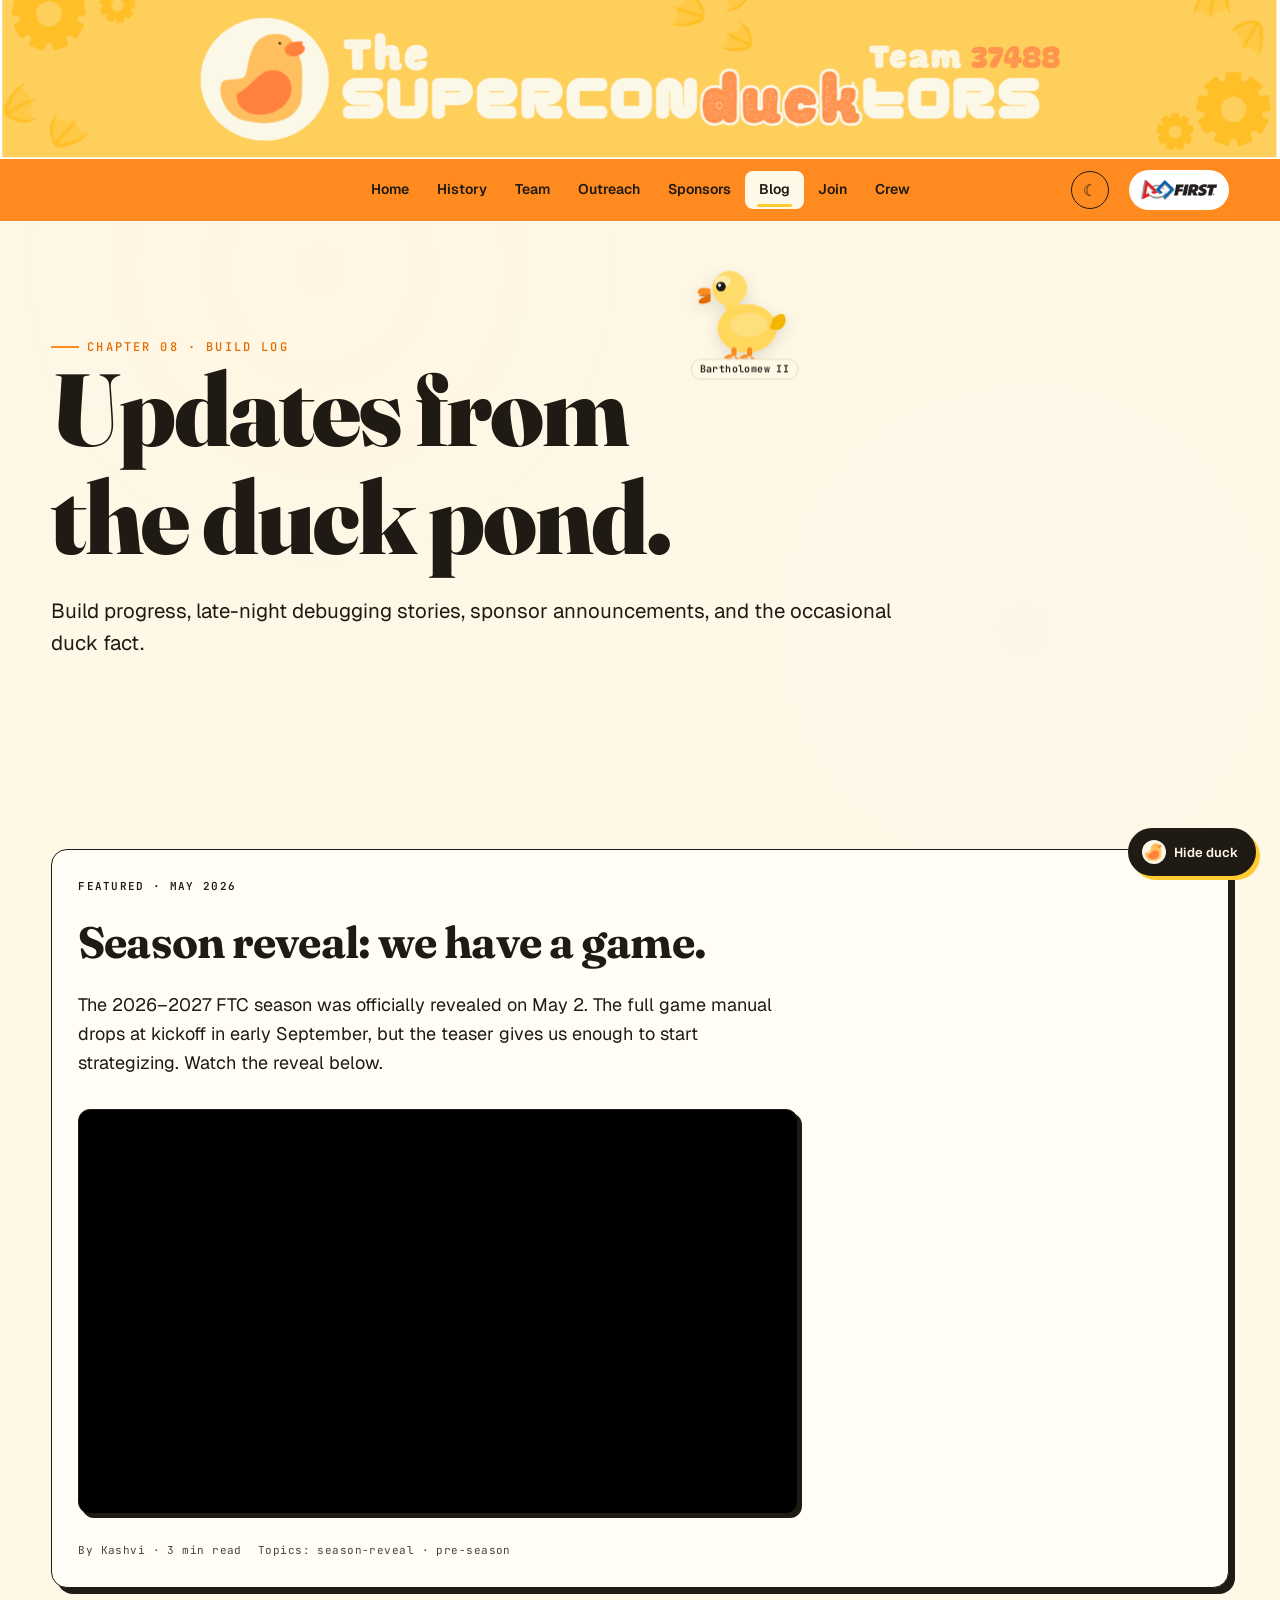
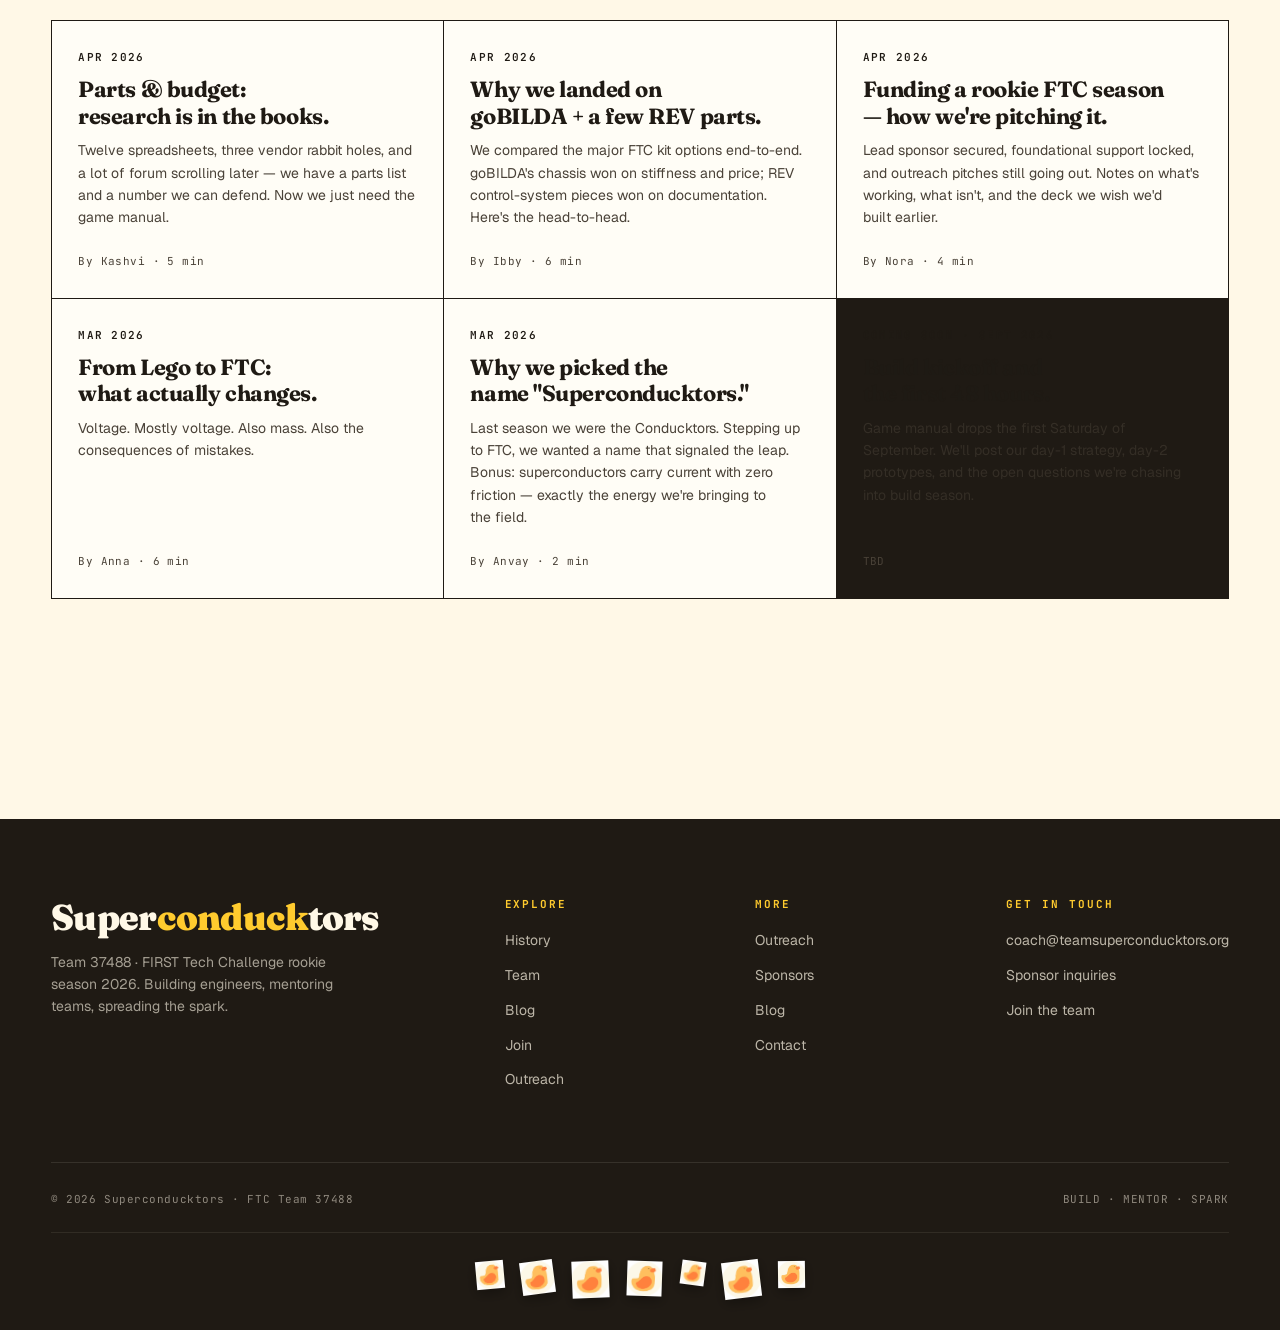
==== commit fae58319: "fix(site): we're FTC Team 37488 — replace 60317, fill in the banner's Team XXXX FIRST assigned us te" ====
--- a/blog.html
+++ b/blog.html
@@ -3,7 +3,7 @@
 <head>
 <meta charset="UTF-8">
 <meta name="viewport" content="width=device-width, initial-scale=1">
-<title>Blog · Superconducktors · Team 60317</title>
+<title>Blog · Superconducktors · Team 37488</title>
 <link rel="preconnect" href="https://fonts.googleapis.com">
 <link rel="preconnect" href="https://fonts.gstatic.com" crossorigin>
 <link href="https://fonts.googleapis.com/css2?family=DynaPuff:wght@400..700&display=swap" rel="stylesheet">
--- a/styles.css
+++ b/styles.css
@@ -1,5 +1,5 @@
 /* ==========================================================
-   SUPERCONDUCKTORS — TEAM 60317
+   SUPERCONDUCKTORS — TEAM 37488
    Shared design system
    ========================================================== */
 
@@ -646,7 +646,7 @@
 }
 
 .photo-locked::after {
-  content: '© 60317';
+  content: '© 37488';
   position: absolute;
   right: 10px;
   bottom: 8px;
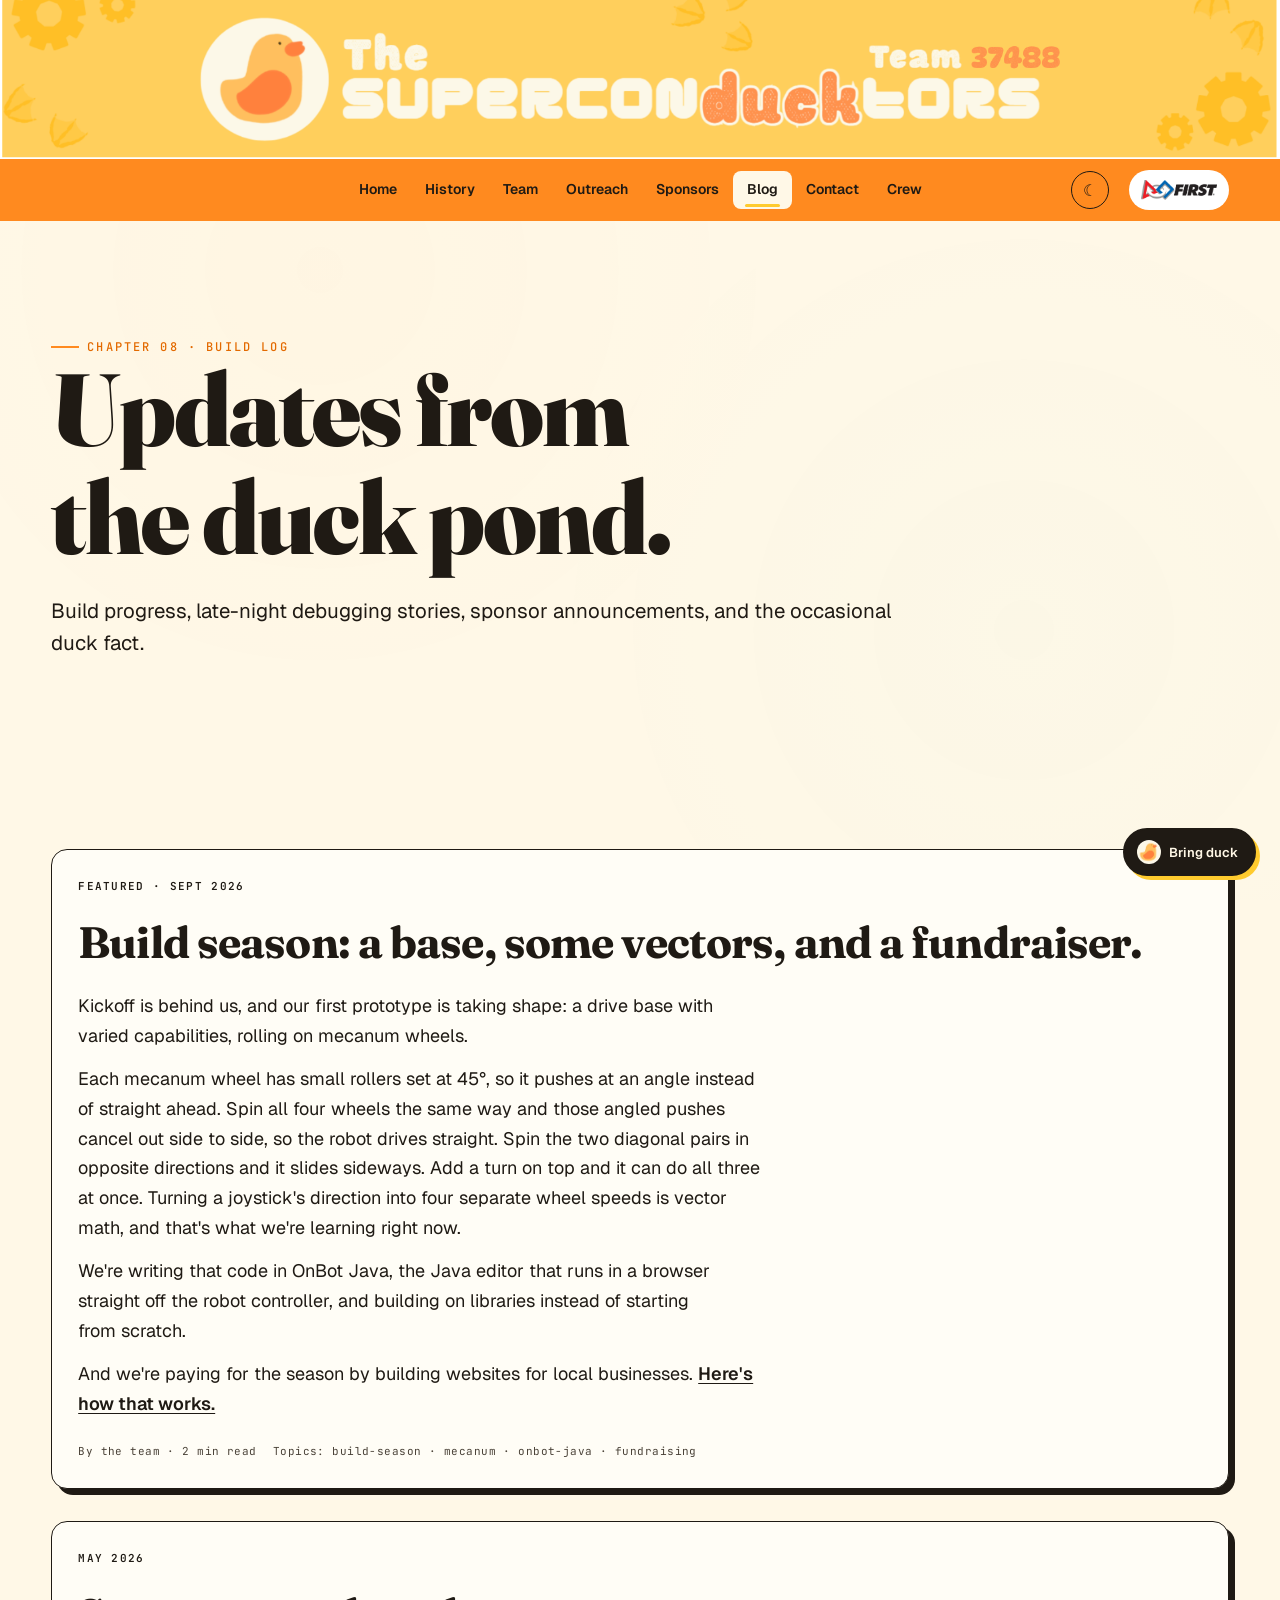
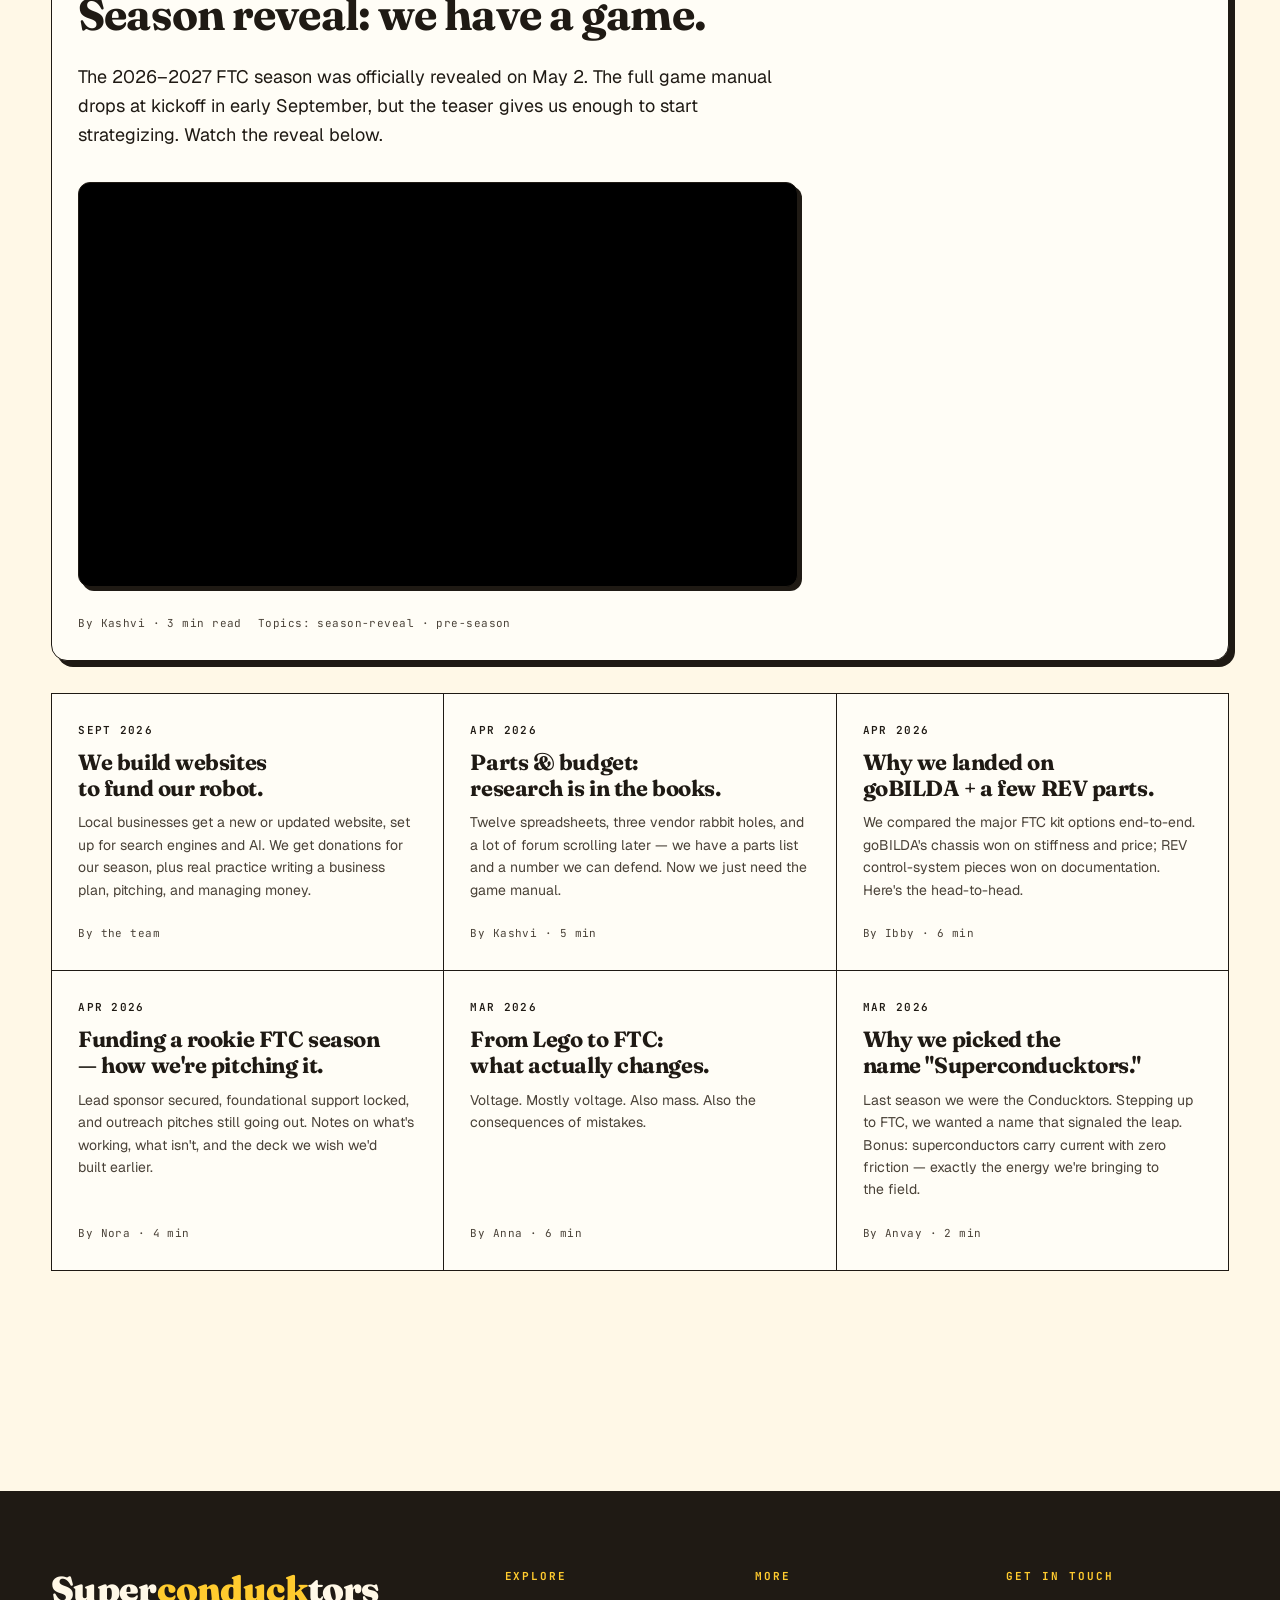
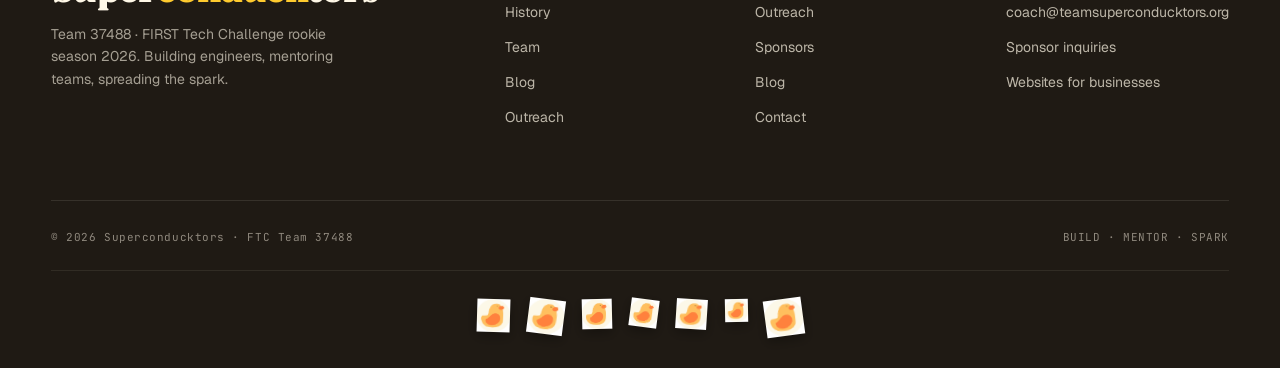
==== commit c9c1d7d6: "feat(site): build-season update — prototype base, OnBot Java, web fundraiser - Team: nine members (s" ====
--- a/blog.html
+++ b/blog.html
@@ -28,7 +28,29 @@
   <section class="section">
     <div class="container">
       <article class="post post--feature">
-        <span class="post-tag">Featured · May 2026</span>
+        <span class="post-tag">Featured · Sept 2026</span>
+        <h2><a>Build season: a base, some vectors, and a fundraiser.</a></h2>
+        <div class="post-body">
+          <p>Kickoff is behind us, and our first prototype is taking shape: a drive base with varied
+            capabilities, rolling on mecanum wheels.</p>
+          <p>Each mecanum wheel has small rollers set at 45°, so it pushes at an angle instead of straight
+            ahead. Spin all four wheels the same way and those angled pushes cancel out side to side, so
+            the robot drives straight. Spin the two diagonal pairs in opposite directions and it slides
+            sideways. Add a turn on top and it can do all three at once. Turning a joystick's direction
+            into four separate wheel speeds is vector math, and that's what we're learning right now.</p>
+          <p>We're writing that code in OnBot Java, the Java editor that runs in a browser straight off the
+            robot controller, and building on libraries instead of starting from scratch.</p>
+          <p>And we're paying for the season by building websites for local businesses.
+            <a href="sponsors.html#websites">Here's how that works.</a></p>
+        </div>
+        <div class="post-meta">
+          <span>By the team · 2 min read</span>
+          <span>Topics: build-season · mecanum · onbot-java · fundraising</span>
+        </div>
+      </article>
+
+      <article class="post post--feature post--quiet">
+        <span class="post-tag">May 2026</span>
         <h2><a>Season reveal: we have a game.</a></h2>
         <p class="post-excerpt">
           The 2026–2027 FTC season was officially revealed on May 2. The full game manual drops at
@@ -48,6 +70,12 @@
       </article>
 
       <div class="post-grid">
+        <article class="post">
+          <span class="post-tag">Sept 2026</span>
+          <h3><a href="sponsors.html#websites">We build websites to fund our robot.</a></h3>
+          <p class="post-excerpt">Local businesses get a new or updated website, set up for search engines and AI. We get donations for our season, plus real practice writing a business plan, pitching, and managing money.</p>
+          <span class="post-meta">By the team</span>
+        </article>
         <article class="post">
           <span class="post-tag">Apr 2026</span>
           <h3><a>Parts &amp; budget: research is in the books.</a></h3>
@@ -78,12 +106,6 @@
           <p class="post-excerpt">Last season we were the Conducktors. Stepping up to FTC, we wanted a name that signaled the leap. Bonus: superconductors carry current with zero friction — exactly the energy we're bringing to the field.</p>
           <span class="post-meta">By Anvay · 2 min</span>
         </article>
-        <article class="post post--ghost">
-          <span class="post-tag">Coming soon · Sept 2026</span>
-          <h3><a>Build kickoff and the first 48 hours.</a></h3>
-          <p class="post-excerpt">Game manual drops the first Saturday of September. We'll post our day-1 strategy, day-2 prototypes, and the open questions we're chasing into build season.</p>
-          <span class="post-meta">TBD</span>
-        </article>
       </div>
     </div>
   </section>
@@ -103,6 +125,12 @@
 .post--feature h2 { font-size: clamp(28px, 4vw, 44px); margin: 14px 0 16px; }
 .post--feature h2 a { cursor: pointer; }
 .post--feature .post-excerpt { font-size: clamp(16px, 1.5vw, 18px); color: var(--ink); max-width: 60ch; }
+/* the yellow feature keeps dark ink in night mode; the quiet one sits on paper */
+.post--feature:not(.post--quiet) { --ink: #1F1A14; --ink-soft: #4A4238; }
+.post--quiet { background: var(--paper); }
+.post-body { display: grid; gap: 14px; max-width: 62ch; }
+.post-body p { font-size: clamp(16px, 1.5vw, 18px); color: var(--ink); }
+.post-body a { font-weight: 600; text-decoration: underline; text-underline-offset: 3px; }
 
 .video-embed {
   position: relative;
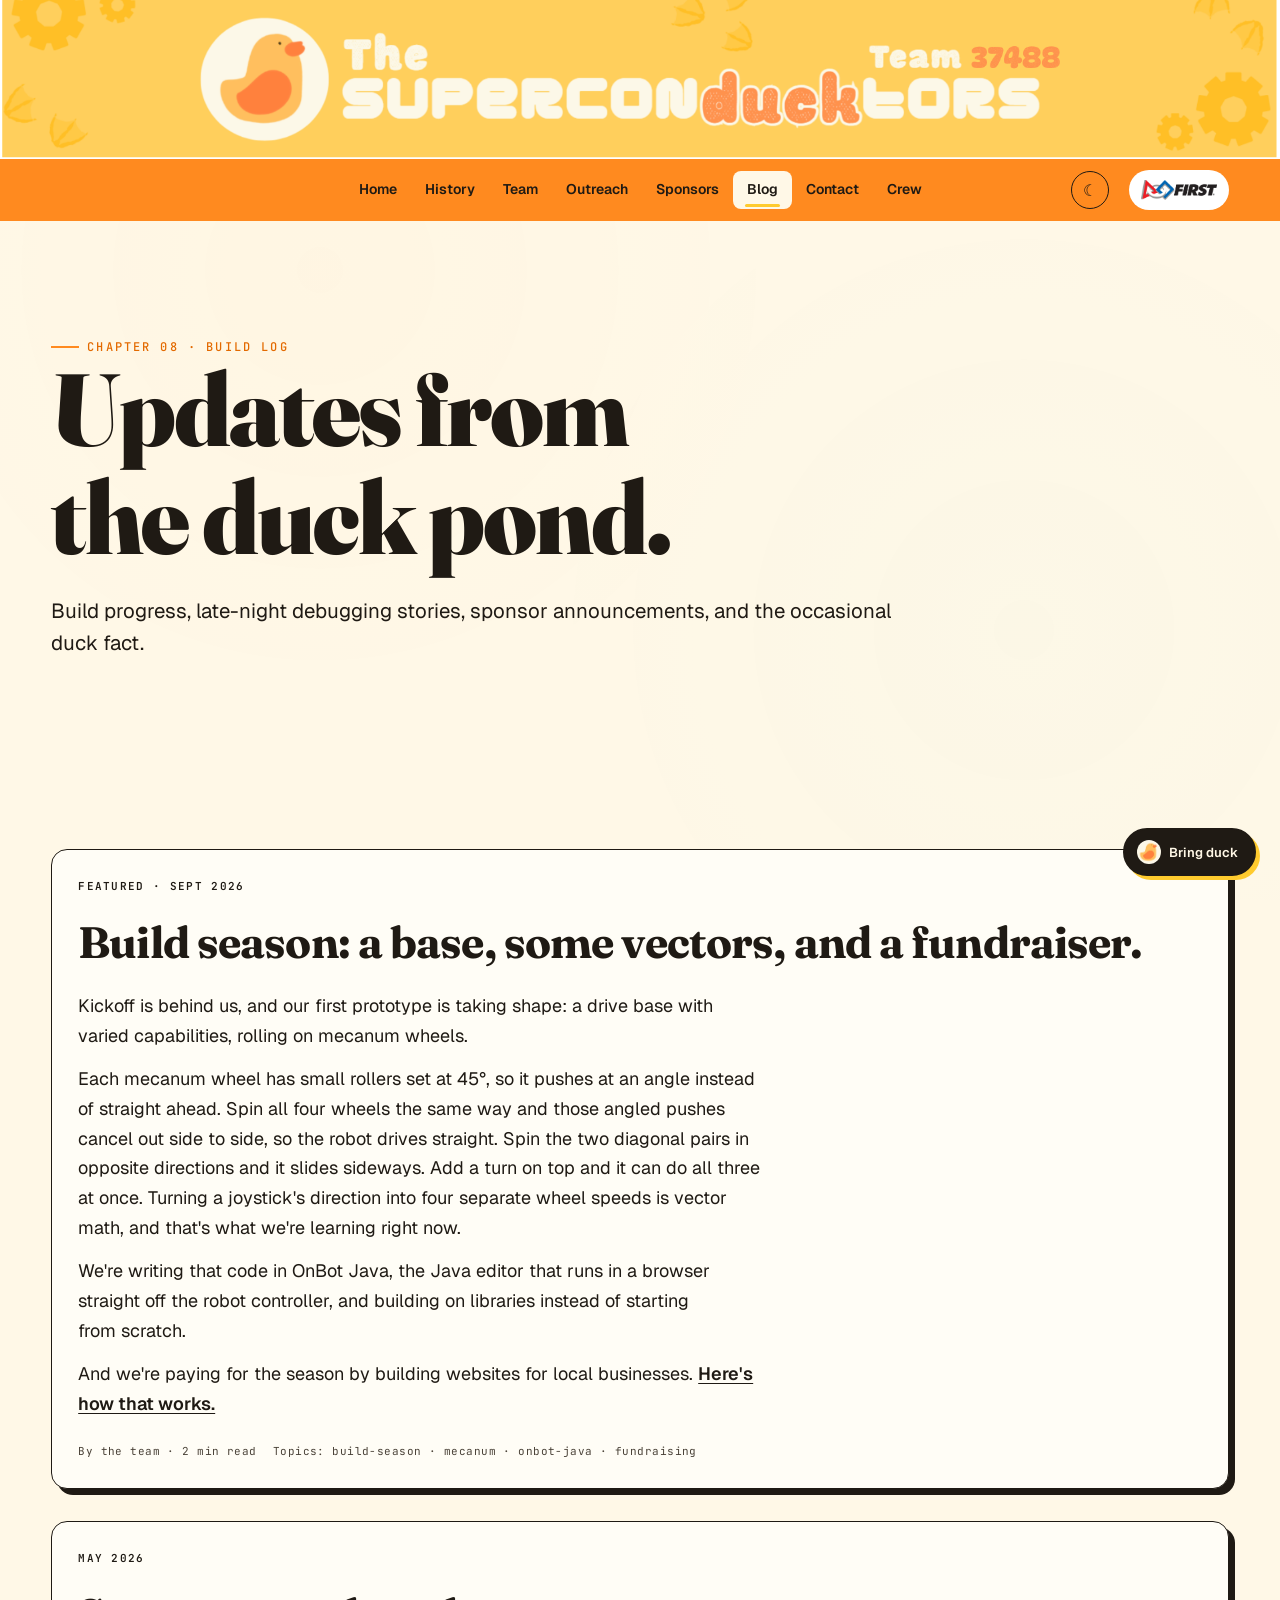
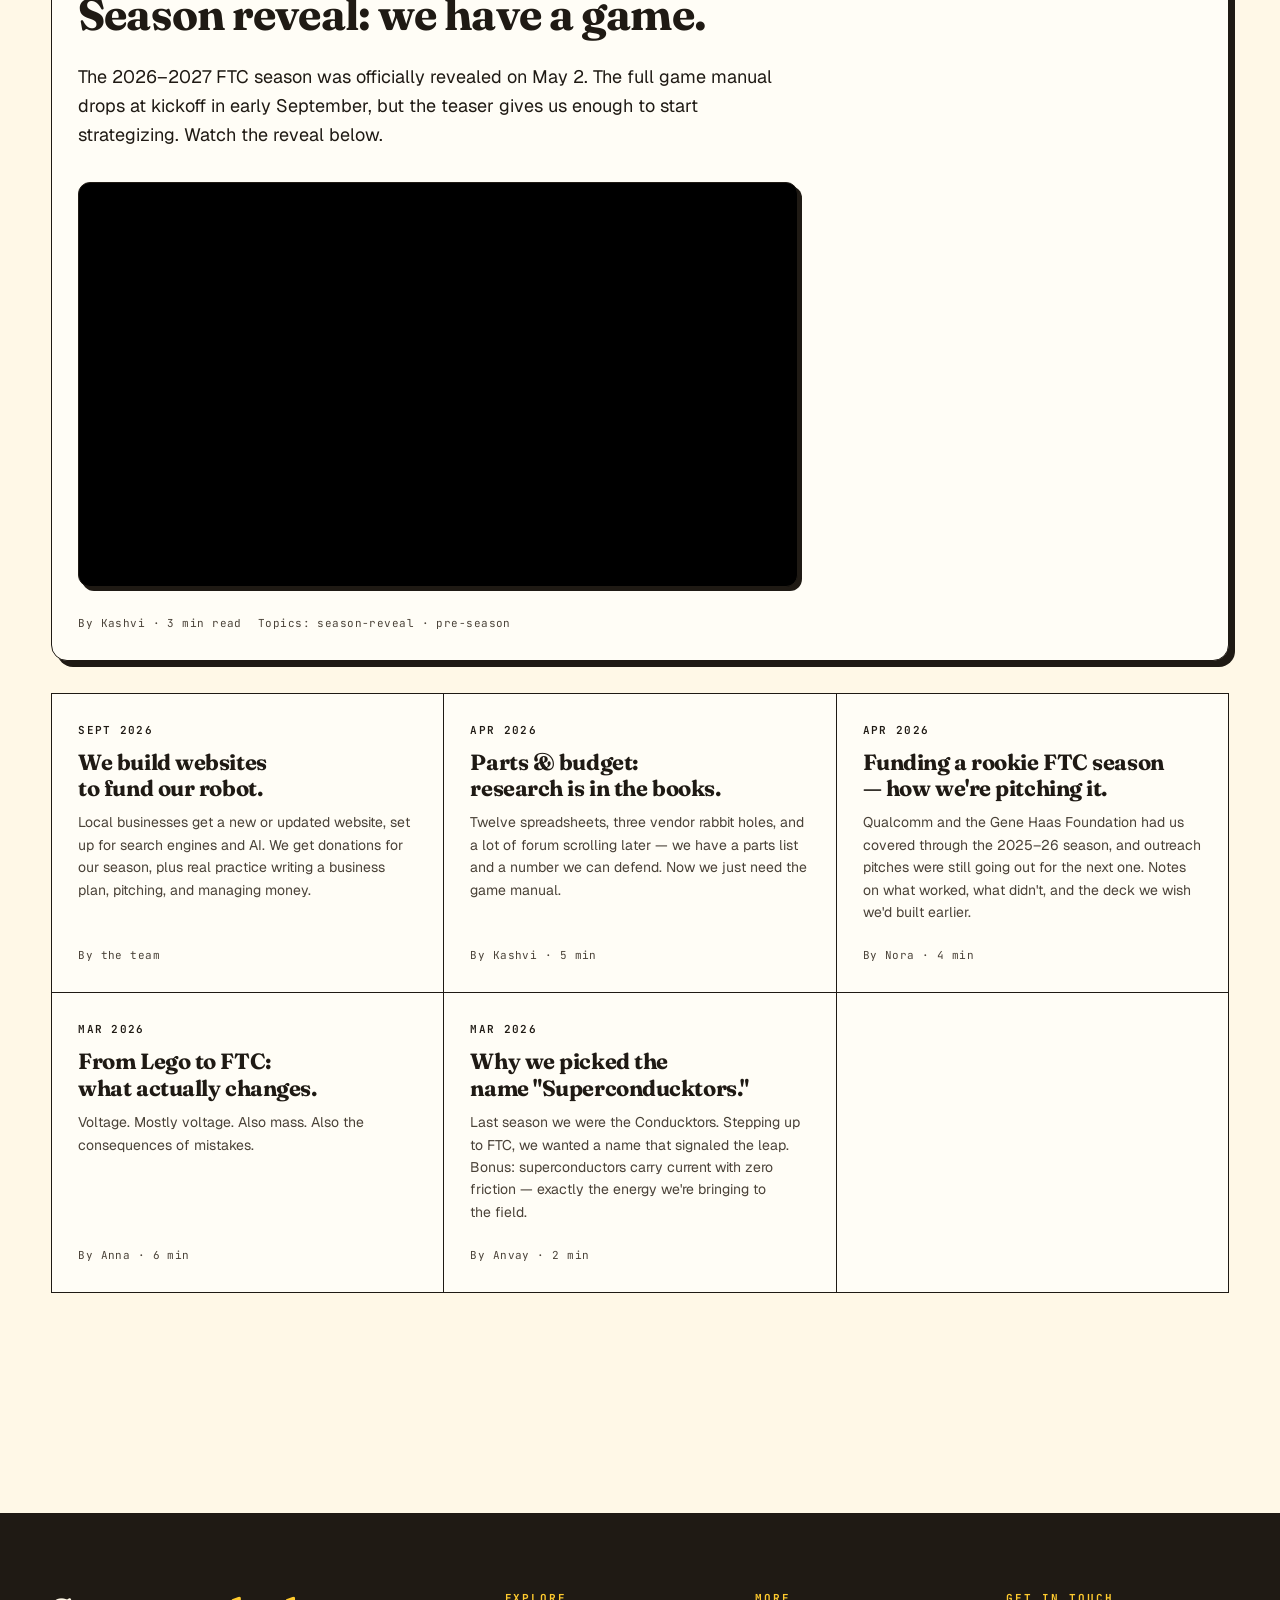
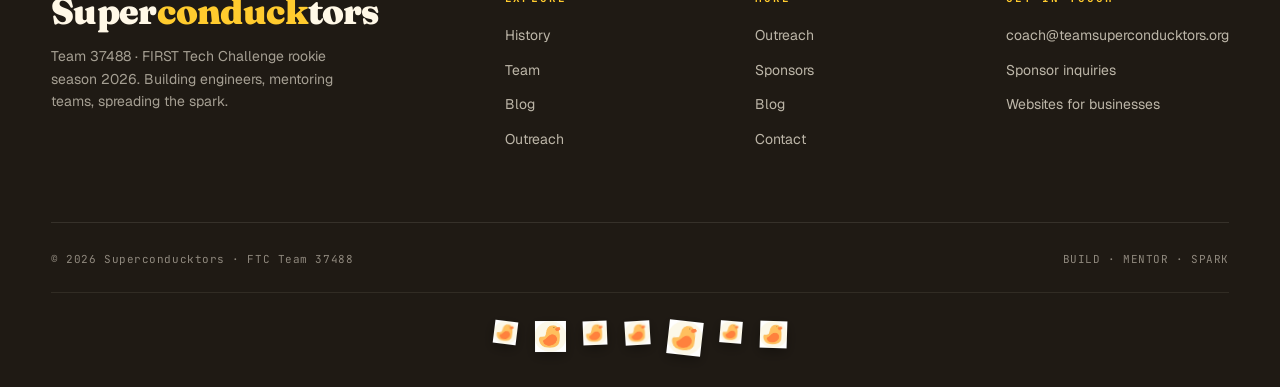
==== commit fbc1e481: "feat(site): past vs current backers, Σ-Motion mentor team, roster of seven - Sponsors: split into "2" ====
--- a/blog.html
+++ b/blog.html
@@ -84,14 +84,8 @@
         </article>
         <article class="post">
           <span class="post-tag">Apr 2026</span>
-          <h3><a>Why we landed on goBILDA + a few REV parts.</a></h3>
-          <p class="post-excerpt">We compared the major FTC kit options end-to-end. goBILDA's chassis won on stiffness and price; REV control-system pieces won on documentation. Here's the head-to-head.</p>
-          <span class="post-meta">By Ibby · 6 min</span>
-        </article>
-        <article class="post">
-          <span class="post-tag">Apr 2026</span>
           <h3><a>Funding a rookie FTC season — how we're pitching it.</a></h3>
-          <p class="post-excerpt">Lead sponsor secured, foundational support locked, and outreach pitches still going out. Notes on what's working, what isn't, and the deck we wish we'd built earlier.</p>
+          <p class="post-excerpt">Qualcomm and the Gene Haas Foundation had us covered through the 2025–26 season, and outreach pitches were still going out for the next one. Notes on what worked, what didn't, and the deck we wish we'd built earlier.</p>
           <span class="post-meta">By Nora · 4 min</span>
         </article>
         <article class="post">
@@ -162,6 +156,9 @@
   margin-top: 14px; letter-spacing: 0.04em;
 }
 .post-grid { display: grid; grid-template-columns: repeat(3, 1fr); gap: 1px; background: var(--ink); border: 1px solid var(--ink); }
+/* the grid's lines are the ink background showing through the gaps, so any leftover cell needs
+   filling or it reads as a solid block */
+.post-grid::after { content: ''; background: var(--paper); }
 @media (max-width: 880px) { .post-grid { grid-template-columns: repeat(2, 1fr); } }
 @media (max-width: 540px) { .post-grid { grid-template-columns: 1fr; } }
 .post {
